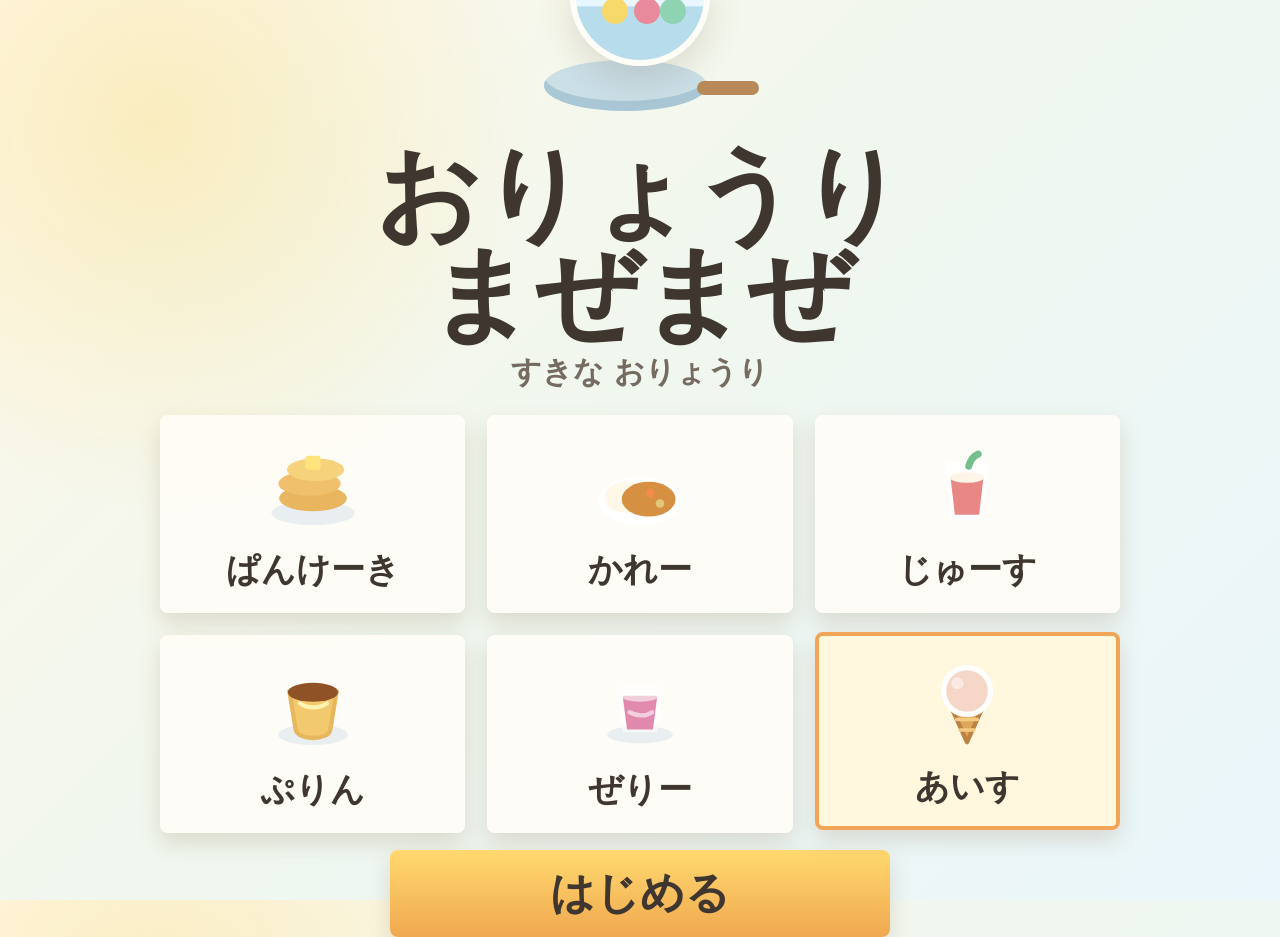
==== index.html @ 8e69e363 "feat: おりょうりまぜまぜ初版を追加" ====
<!doctype html>
<html lang="ja">
  <head>
    <meta charset="utf-8" />
    <meta name="viewport" content="width=device-width, initial-scale=1, viewport-fit=cover" />
    <title>おりょうりまぜまぜ</title>
    <link rel="stylesheet" href="styles.css" />
    <script src="app.js" defer></script>
  </head>
  <body>
    <main id="app" class="app">
      <section class="screen screen-title is-active" data-screen="title" aria-labelledby="title-heading">
        <div class="title-kitchen" aria-hidden="true">
          <div class="title-pan"></div>
          <div class="title-bowl">
            <span></span>
            <span></span>
            <span></span>
          </div>
        </div>

        <div class="title-copy">
          <h1 id="title-heading">おりょうり<br />まぜまぜ</h1>
          <p>すきな おりょうり</p>
        </div>

        <div id="recipeChoices" class="recipe-grid" aria-label="おりょうりをえらぶ"></div>

        <button id="startButton" class="primary-button" type="button">
          はじめる
        </button>
      </section>

      <section class="screen screen-pick" data-screen="pick" aria-labelledby="pick-heading">
        <header class="stage-header">
          <div id="pickRecipeMark" class="recipe-mark" aria-hidden="true"></div>
          <div>
            <p id="pickRecipeName" class="stage-label"></p>
            <h2 id="pick-heading">えらんで ぽん</h2>
          </div>
        </header>

        <div class="pick-layout">
          <div id="ingredientGrid" class="ingredient-grid" aria-label="ざいりょう"></div>

          <div class="bowl-panel">
            <div id="pickBowl" class="big-bowl pick-bowl" aria-label="ボウル">
              <div class="bowl-back"></div>
              <div id="pickBowlItems" class="bowl-items"></div>
              <div class="bowl-front"></div>
              <div id="pickBowlEffects" class="bowl-effects" aria-hidden="true"></div>
            </div>
            <button id="toMixButton" class="primary-button soft-hidden" type="button">
              まぜまぜへ
            </button>
          </div>
        </div>
      </section>

      <section class="screen screen-mix" data-screen="mix" aria-labelledby="mix-heading">
        <header class="stage-header">
          <div id="mixRecipeMark" class="recipe-mark" aria-hidden="true"></div>
          <div>
            <p id="mixRecipeName" class="stage-label"></p>
            <h2 id="mix-heading">ぐるぐる</h2>
          </div>
        </header>

        <div class="mix-layout">
          <div id="mixBowl" class="big-bowl mix-bowl" role="button" tabindex="0" aria-label="ボウルをまぜる">
            <div class="bowl-back"></div>
            <div id="mixture" class="mixture"></div>
            <div id="mixSwirl" class="mix-swirl" aria-hidden="true"></div>
            <div id="mixSpoon" class="mix-spoon" aria-hidden="true"></div>
            <div class="mix-guide" aria-hidden="true"></div>
            <div class="bowl-front"></div>
          </div>

          <div class="mix-controls">
            <div id="mixDots" class="mix-dots" aria-hidden="true"></div>
            <button id="mixButton" class="primary-button" type="button">
              まぜる
            </button>
          </div>
        </div>
      </section>

      <section class="screen screen-finish" data-screen="finish" aria-labelledby="finish-heading">
        <div id="finishBurst" class="finish-burst" aria-hidden="true"></div>

        <header class="finish-header">
          <p id="finishRecipeName" class="stage-label"></p>
          <h2 id="finish-heading">できあがり</h2>
        </header>

        <div id="resultPlate" class="result-plate" aria-label="できあがったおりょうり"></div>

        <div class="finish-actions">
          <button id="againButton" class="primary-button" type="button">
            もういっかい
          </button>
          <button id="otherButton" class="secondary-button" type="button">
            べつの おりょうり
          </button>
        </div>
      </section>
    </main>
  </body>
</html>
---- styles.css ----
:root {
  --cream: #fff8e9;
  --paper: #fffdf7;
  --ink: #3f372f;
  --muted: #756b61;
  --orange: #f3a557;
  --yellow: #f7d86b;
  --mint: #8ed4b2;
  --sky: #8ecae6;
  --berry: #e98a9c;
  --bowl: #f1f6fb;
  --bowl-edge: #cfe3ee;
  --shadow: 0 14px 35px rgba(77, 59, 36, 0.14);
  --button-shadow: 0 10px 22px rgba(126, 87, 42, 0.18);
  --tap: 124px;
}

* {
  box-sizing: border-box;
}

html,
body {
  min-height: 100%;
}

body {
  margin: 0;
  overflow: hidden;
  color: var(--ink);
  font-family:
    "Hiragino Maru Gothic ProN",
    "Yu Gothic",
    "Meiryo",
    system-ui,
    sans-serif;
  background:
    radial-gradient(circle at 12% 14%, rgba(247, 216, 107, 0.34), transparent 28%),
    linear-gradient(135deg, #fff8e9 0%, #f0f7ef 47%, #eaf6fb 100%);
  user-select: none;
  -webkit-user-select: none;
  -webkit-tap-highlight-color: transparent;
  touch-action: manipulation;
}

button {
  min-height: 76px;
  border: 0;
  border-radius: 8px;
  color: inherit;
  font: inherit;
  font-weight: 800;
  letter-spacing: 0;
  touch-action: manipulation;
  cursor: pointer;
}

button:active {
  transform: translateY(2px) scale(0.99);
}

button:focus-visible {
  outline: 6px solid rgba(142, 202, 230, 0.72);
  outline-offset: 4px;
}

.app {
  width: 100vw;
  height: 100svh;
  min-height: 560px;
}

.screen {
  display: none;
  width: 100%;
  height: 100%;
  padding: clamp(18px, 3vw, 36px);
  position: relative;
}

.screen.is-active {
  display: grid;
}

.screen-title {
  grid-template-rows: auto auto auto auto;
  gap: clamp(14px, 2vw, 22px);
  place-items: center;
  align-content: center;
  text-align: center;
}

.screen-pick,
.screen-mix {
  grid-template-rows: auto 1fr;
  gap: clamp(10px, 2vw, 22px);
}

.title-kitchen {
  width: min(42vw, 240px);
  height: min(25vw, 150px);
  position: relative;
  margin-top: 4px;
}

.title-pan {
  width: 68%;
  height: 34%;
  border-radius: 50%;
  background: #cbdfe7;
  box-shadow: inset 0 -10px 0 #a9c7d4;
  position: absolute;
  left: 10%;
  bottom: 8%;
}

.title-pan::after {
  content: "";
  width: 38%;
  height: 14px;
  border-radius: 999px;
  background: #b88a59;
  position: absolute;
  right: -32%;
  top: 42%;
}

.title-bowl {
  width: 58%;
  height: 58%;
  border-radius: 0 0 80px 80px;
  background: linear-gradient(#e7f6ff 0 28%, #b7ddec 29% 100%);
  border: 6px solid #fffdf7;
  box-shadow: var(--shadow);
  position: absolute;
  left: 21%;
  top: 4%;
}

.title-bowl span {
  width: 26px;
  height: 26px;
  border-radius: 50%;
  position: absolute;
  top: 18%;
  animation: floaty 2.8s ease-in-out infinite;
}

.title-bowl span:nth-child(1) {
  left: 20%;
  background: var(--yellow);
}

.title-bowl span:nth-child(2) {
  left: 45%;
  background: var(--berry);
  animation-delay: 0.3s;
}

.title-bowl span:nth-child(3) {
  left: 66%;
  background: var(--mint);
  animation-delay: 0.6s;
}

.title-copy h1,
.stage-header h2,
.finish-header h2 {
  margin: 0;
  line-height: 0.96;
  letter-spacing: 0;
}

.title-copy h1 {
  font-size: clamp(52px, 10vw, 104px);
}

.title-copy p,
.stage-label {
  margin: 8px 0 0;
  color: var(--muted);
  font-size: clamp(20px, 3vw, 30px);
  font-weight: 800;
}

.recipe-grid {
  display: grid;
  grid-template-columns: repeat(3, minmax(130px, 1fr));
  gap: clamp(12px, 2vw, 22px);
  width: min(960px, 100%);
  align-self: center;
  align-content: center;
}

.recipe-choice,
.ingredient-card {
  background: rgba(255, 253, 247, 0.92);
  border: 4px solid transparent;
  box-shadow: var(--button-shadow);
  display: grid;
  place-items: center;
  gap: 8px;
  transition: transform 160ms ease, border-color 160ms ease, background 160ms ease;
}

.recipe-choice {
  min-height: min(20svh, 170px);
  padding: 16px;
}

.recipe-choice.is-selected {
  border-color: var(--orange);
  background: #fff8df;
  transform: translateY(-3px);
}

.recipe-choice svg {
  width: min(14vw, 104px);
  height: min(14vw, 104px);
  overflow: visible;
}

.ingredient-card svg {
  width: min(15vw, 128px);
  height: min(15vw, 128px);
  overflow: visible;
}

.recipe-choice span,
.ingredient-card span {
  font-size: clamp(22px, 3.2vw, 34px);
}

.primary-button,
.secondary-button {
  width: min(500px, 88vw);
  padding: 14px 28px;
  font-size: clamp(28px, 4.3vw, 44px);
  box-shadow: var(--button-shadow);
}

.primary-button {
  background: linear-gradient(180deg, #ffd96f, #f0a84f);
}

.secondary-button {
  background: linear-gradient(180deg, #f9fffd, #d9efe7);
  border: 4px solid #b7decd;
}

.stage-header {
  display: flex;
  align-items: center;
  justify-content: center;
  gap: 16px;
  min-height: 104px;
}

.stage-header h2,
.finish-header h2 {
  font-size: clamp(40px, 7vw, 78px);
}

.recipe-mark {
  width: clamp(72px, 11vw, 118px);
  height: clamp(72px, 11vw, 118px);
  display: grid;
  place-items: center;
}

.recipe-mark svg {
  width: 100%;
  height: 100%;
  overflow: visible;
}

.pick-layout {
  display: grid;
  grid-template-columns: minmax(360px, 1.1fr) minmax(310px, 0.9fr);
  gap: clamp(16px, 3vw, 34px);
  align-items: stretch;
  min-height: 0;
}

.ingredient-grid {
  display: grid;
  grid-template-columns: repeat(3, minmax(138px, 1fr));
  gap: clamp(10px, 1.7vw, 18px);
  align-content: center;
  position: relative;
}

.ingredient-grid::after {
  content: "";
  width: clamp(48px, 6vw, 68px);
  height: clamp(48px, 6vw, 68px);
  border: 6px solid rgba(243, 165, 87, 0.42);
  border-radius: 50%;
  position: absolute;
  left: clamp(28px, 6vw, 70px);
  top: clamp(18px, 4vw, 48px);
  pointer-events: none;
  animation: cue-pulse 1500ms ease-in-out infinite;
}

.screen-pick.has-picked .ingredient-grid::after {
  opacity: 0;
  animation: none;
}

.ingredient-card {
  min-height: var(--tap);
  padding: 12px;
  position: relative;
  overflow: hidden;
}

.ingredient-card::after {
  content: "";
  width: 34px;
  height: 34px;
  border-radius: 50%;
  background: rgba(255, 255, 255, 0.78);
  position: absolute;
  right: 12px;
  top: 12px;
  opacity: 0;
  transform: scale(0.4);
}

.ingredient-card.pop::after {
  animation: tap-pop 420ms ease-out;
}

.ingredient-card.pop svg {
  animation: card-pop 420ms ease-out;
}

.bowl-panel {
  display: grid;
  grid-template-rows: 1fr auto;
  justify-items: center;
  align-items: center;
  min-height: 0;
  gap: 18px;
  position: relative;
}

.bowl-panel::before {
  content: "";
  width: clamp(42px, 5vw, 62px);
  height: clamp(22px, 3vw, 32px);
  border-top: 9px solid rgba(243, 165, 87, 0.55);
  border-right: 9px solid rgba(243, 165, 87, 0.55);
  border-radius: 0 18px 0 0;
  position: absolute;
  left: -4%;
  top: 35%;
  transform: rotate(36deg);
  pointer-events: none;
  animation: guide-nudge 1550ms ease-in-out infinite;
}

.screen-pick.has-ready .bowl-panel::before {
  opacity: 0;
  animation: none;
}

.big-bowl {
  width: min(70vw, 460px);
  aspect-ratio: 1.2 / 1;
  position: relative;
  touch-action: none;
  isolation: isolate;
}

.bowl-back,
.bowl-front {
  position: absolute;
  left: 4%;
  width: 92%;
  border-radius: 50%;
}

.bowl-back {
  top: 16%;
  height: 50%;
  background: #e7f7ff;
  border: 10px solid #ffffff;
  box-shadow: inset 0 -20px 0 var(--bowl-edge), var(--shadow);
  z-index: 1;
}

.bowl-front {
  top: 38%;
  height: 44%;
  background: linear-gradient(#cfeaf7 0%, #a9d0df 100%);
  border: 10px solid #ffffff;
  border-top: 0;
  clip-path: ellipse(50% 50% at 50% 0%);
  pointer-events: none;
  z-index: 2;
}

.bowl-items,
.mixture {
  position: absolute;
  left: 13%;
  right: 13%;
  top: 27%;
  height: 34%;
  border-radius: 50%;
  overflow: hidden;
  z-index: 3;
}

.bowl-items {
  overflow: visible;
}

.bowl-effects {
  position: absolute;
  inset: 0;
  pointer-events: none;
  z-index: 6;
}

.bowl-chip {
  width: clamp(48px, 7vw, 72px);
  height: clamp(48px, 7vw, 72px);
  border-radius: 50%;
  position: absolute;
  border: 5px solid rgba(255, 255, 255, 0.72);
  box-shadow: 0 8px 14px rgba(80, 62, 36, 0.16);
  animation: plop 380ms ease-out both;
}

.ingredient-piece {
  width: clamp(66px, 8vw, 92px);
  height: clamp(66px, 8vw, 92px);
  position: absolute;
  transform: translate(-50%, -50%) rotate(var(--piece-rotate, 0deg)) scale(var(--piece-scale, 1));
  filter: drop-shadow(0 8px 10px rgba(80, 62, 36, 0.16));
  z-index: 2;
  animation: plop 380ms ease-out both;
}

.ingredient-mix-bed {
  width: 70%;
  height: 42%;
  border-radius: 50%;
  background:
    radial-gradient(circle at 28% 34%, rgba(255, 255, 255, 0.35) 0 12%, transparent 13%),
    linear-gradient(145deg, rgba(255, 255, 255, 0.3), transparent 40%),
    var(--bed-color);
  position: absolute;
  left: 15%;
  top: 34%;
  opacity: var(--bed-opacity);
  transform: scale(var(--bed-scale, 1));
  box-shadow: inset 0 -10px 0 rgba(90, 61, 34, 0.1);
  z-index: 1;
}

.ingredient-piece svg {
  width: 100%;
  height: 100%;
  overflow: visible;
}

.ingredient-piece span {
  display: block;
  position: absolute;
}

.piece-bag .powder-puff {
  inset: 16% 10% 14%;
  border-radius: 48% 52% 46% 54%;
  background:
    radial-gradient(circle at 28% 38%, #ffffff 0 18%, transparent 19%),
    radial-gradient(circle at 62% 44%, #ffffff 0 15%, transparent 16%),
    #fff6df;
  border: 4px solid rgba(222, 205, 166, 0.7);
}

.piece-bag .powder-dot {
  width: 15%;
  height: 15%;
  border-radius: 50%;
  background: #ffffff;
}

.piece-bag .powder-dot.one {
  left: 20%;
  top: 4%;
}

.piece-bag .powder-dot.two {
  right: 18%;
  bottom: 2%;
}

.piece-egg .egg-white {
  inset: 8% 6%;
  border-radius: 54% 46% 58% 42%;
  background: #fffdf2;
  border: 4px solid rgba(255, 232, 163, 0.9);
}

.piece-egg .egg-yolk {
  width: 36%;
  height: 36%;
  left: 38%;
  top: 33%;
  border-radius: 50%;
  background: #ffc84f;
  box-shadow: inset -5px -5px 0 rgba(215, 142, 33, 0.18);
}

.piece-milk .milk-puddle {
  inset: 22% 6% 20%;
  border-radius: 50%;
  background: #effbff;
  border: 4px solid rgba(185, 222, 234, 0.9);
}

.piece-milk .milk-shine {
  width: 36%;
  height: 16%;
  left: 22%;
  top: 30%;
  border-radius: 50%;
  background: rgba(255, 255, 255, 0.9);
}

.piece-banana .banana-arc {
  inset: 12% 5% 10%;
  border: 12px solid #f6d45b;
  border-top-color: transparent;
  border-left-color: transparent;
  border-radius: 50%;
  transform: rotate(-14deg);
}

.piece-berry .berry-body {
  width: 56%;
  height: 66%;
  left: 22%;
  top: 22%;
  border-radius: 52% 48% 58% 58%;
  background: var(--piece-color);
}

.piece-berry .berry-leaf {
  width: 34%;
  height: 20%;
  left: 34%;
  top: 10%;
  border-radius: 50% 50% 8px 8px;
  background: #65b879;
}

.piece-berry .berry-seed {
  width: 8%;
  height: 12%;
  border-radius: 50%;
  background: #ffd8aa;
}

.piece-berry .berry-seed.one {
  left: 38%;
  top: 38%;
}

.piece-berry .berry-seed.two {
  left: 54%;
  top: 47%;
}

.piece-berry .berry-seed.three {
  left: 45%;
  top: 59%;
}

.piece-cube .butter-block {
  inset: 18% 14%;
  border-radius: 9px;
  background: var(--piece-color);
  border: 4px solid #e0bf43;
  box-shadow: inset -8px -8px 0 rgba(196, 146, 35, 0.16);
}

.piece-cube .butter-shine {
  width: 48%;
  height: 13%;
  left: 24%;
  top: 32%;
  border-radius: 999px;
  background: rgba(255, 246, 172, 0.95);
}

.piece-rice .rice-piece {
  width: 28%;
  height: 42%;
  border-radius: 50%;
  background: #fffdf1;
  border: 3px solid #ebe4c9;
}

.piece-rice .rice-piece.one {
  left: 18%;
  top: 34%;
  transform: rotate(-22deg);
}

.piece-rice .rice-piece.two {
  left: 38%;
  top: 20%;
  transform: rotate(10deg);
}

.piece-rice .rice-piece.three {
  left: 56%;
  top: 36%;
  transform: rotate(24deg);
}

.piece-carrot .carrot-piece {
  inset: 18% 24% 18% 22%;
  border-radius: 8px 18px 18px 8px;
  background: #f28b4b;
  transform: skewX(-12deg);
}

.piece-carrot .carrot-line {
  width: 34%;
  height: 5px;
  left: 35%;
  top: 47%;
  border-radius: 999px;
  background: rgba(255, 214, 163, 0.8);
}

.piece-potato .potato-piece,
.piece-onion .onion-piece,
.piece-apple .apple-piece {
  inset: 14% 12%;
  border-radius: 50% 45% 52% 48%;
  background: var(--piece-color);
  border: 4px solid rgba(177, 141, 74, 0.45);
}

.piece-potato .potato-eye {
  width: 8%;
  height: 8%;
  border-radius: 50%;
  background: #aa8744;
}

.piece-potato .potato-eye.one {
  left: 36%;
  top: 42%;
}

.piece-potato .potato-eye.two {
  left: 58%;
  top: 55%;
}

.piece-onion .onion-line {
  width: 44%;
  height: 56%;
  left: 27%;
  top: 20%;
  border-right: 5px solid rgba(189, 151, 95, 0.36);
  border-radius: 50%;
}

.piece-apple .apple-piece {
  background: #fff0cf;
  border-color: #ef6570;
}

.piece-apple .apple-peel {
  width: 20%;
  height: 70%;
  right: 14%;
  top: 15%;
  border-radius: 999px;
  background: #ef6570;
}

.piece-corn .corn-piece {
  inset: 12% 22%;
  border-radius: 45%;
  background:
    radial-gradient(circle at 32% 35%, #fff19b 0 9%, transparent 10%),
    radial-gradient(circle at 62% 46%, #fff19b 0 9%, transparent 10%),
    #ffd65d;
  border: 4px solid #dfb73e;
}

.piece-corn .corn-dot {
  width: 10%;
  height: 10%;
  border-radius: 50%;
  background: #fff0a4;
}

.piece-corn .corn-dot.one {
  left: 42%;
  top: 28%;
}

.piece-corn .corn-dot.two {
  left: 52%;
  top: 46%;
}

.piece-corn .corn-dot.three {
  left: 38%;
  top: 62%;
}

.piece-orange .orange-wedge {
  inset: 12% 12%;
  border-radius: 50% 50% 12px 12px;
  background: #f4a24e;
  clip-path: polygon(50% 8%, 96% 80%, 4% 80%);
}

.piece-orange .orange-line {
  width: 5px;
  height: 42%;
  left: 49%;
  top: 34%;
  border-radius: 999px;
  background: rgba(255, 226, 178, 0.9);
  transform-origin: 50% 0;
}

.piece-orange .orange-line.one {
  transform: rotate(-25deg);
}

.piece-orange .orange-line.two {
  transform: rotate(25deg);
}

.piece-leaf .leaf-piece {
  inset: 14% 12%;
  border-radius: 80% 10% 80% 10%;
  background: #75bf8d;
  transform: rotate(-18deg);
}

.piece-leaf .leaf-line {
  width: 48%;
  height: 5px;
  left: 27%;
  top: 47%;
  border-radius: 999px;
  background: rgba(231, 255, 240, 0.9);
  transform: rotate(-28deg);
}

.bowl-spark {
  width: clamp(13px, 2.2vw, 20px);
  height: clamp(13px, 2.2vw, 20px);
  border-radius: 50%;
  background: var(--spark-color);
  border: 3px solid rgba(255, 255, 255, 0.8);
  position: absolute;
  left: 50%;
  top: 36%;
  opacity: 0;
  animation: bowl-spark 760ms ease-out forwards;
}

.pick-bowl.bump,
.mix-bowl.bump {
  animation: bowl-bump 340ms ease-out;
}

.soft-hidden {
  opacity: 0;
  transform: translateY(8px);
  pointer-events: none;
}

.soft-hidden.is-ready {
  opacity: 1;
  transform: translateY(0);
  pointer-events: auto;
  transition: opacity 220ms ease, transform 220ms ease;
  animation: ready-breathe 1700ms ease-in-out infinite;
}

.mix-layout {
  display: grid;
  place-items: center;
  grid-template-rows: 1fr auto;
  min-height: 0;
  gap: 14px;
}

.mix-bowl {
  width: min(78vw, 560px);
  cursor: grab;
}

.mix-bowl:active {
  cursor: grabbing;
}

.mixture {
  background: var(--mix-color, #f3c770);
  box-shadow: inset 0 -16px 0 rgba(95, 64, 36, 0.12);
  transform: scale(var(--mix-scale, 0.72));
  transition: background 260ms ease, transform 260ms ease;
}

.mixture::after {
  content: "";
  width: 42%;
  height: 30%;
  border-radius: 50%;
  background: rgba(255, 255, 255, 0.24);
  position: absolute;
  left: 16%;
  top: 16%;
  transform: rotate(-12deg);
}

.mix-pancake {
  background:
    linear-gradient(145deg, rgba(255, 255, 255, 0.32), transparent 34%),
    linear-gradient(180deg, #fff4c8, var(--mix-color, #f1cb74));
}

.mix-curry {
  background:
    linear-gradient(145deg, rgba(255, 205, 132, 0.22), transparent 36%),
    linear-gradient(180deg, #bd7439, var(--mix-color, #d69042));
  box-shadow: inset 0 -18px 0 rgba(83, 45, 23, 0.18);
}

.mix-juice {
  background:
    linear-gradient(135deg, rgba(255, 255, 255, 0.28), transparent 32%),
    var(--mix-color, #e98784);
  box-shadow: inset 0 -12px 0 rgba(116, 54, 72, 0.13);
}

.mix-pudding {
  background:
    linear-gradient(145deg, rgba(255, 255, 255, 0.34), transparent 34%),
    linear-gradient(180deg, #fff2ad, var(--mix-color, #f2c96d));
  box-shadow: inset 0 -14px 0 rgba(160, 107, 39, 0.12);
}

.mix-jelly {
  background:
    linear-gradient(145deg, rgba(255, 255, 255, 0.42), transparent 32%),
    linear-gradient(180deg, rgba(255, 255, 255, 0.2), var(--mix-color, #d95f8f));
  box-shadow: inset 0 -10px 0 rgba(99, 57, 107, 0.12);
}

.mix-icecream {
  background:
    linear-gradient(145deg, rgba(255, 255, 255, 0.44), transparent 34%),
    linear-gradient(180deg, #fff8ef, var(--mix-color, #f6d7c7));
  box-shadow: inset 0 -13px 0 rgba(130, 86, 64, 0.1);
}

.batter-base,
.stew-base,
.juice-liquid-base,
.custard-base,
.jelly-liquid-base,
.icecream-cream-base {
  position: absolute;
  inset: 0;
  border-radius: 50%;
  pointer-events: none;
}

.batter-base {
  background:
    linear-gradient(155deg, rgba(255, 255, 255, 0.3), transparent 30%),
    rgba(255, 225, 135, 0.28);
}

.batter-ribbon {
  position: absolute;
  height: 20%;
  border-radius: 999px 60% 999px 60%;
  opacity: var(--ribbon-opacity);
  transform: rotate(var(--ribbon-rotate));
  filter: blur(0.2px);
}

.batter-ribbon.milk {
  width: 58%;
  left: 13%;
  top: 31%;
  background: rgba(255, 255, 247, 0.92);
  --ribbon-rotate: -12deg;
}

.batter-ribbon.egg {
  width: 45%;
  right: 16%;
  top: 45%;
  background: rgba(255, 198, 74, 0.86);
  --ribbon-rotate: 14deg;
}

.batter-powder {
  position: absolute;
  border-radius: 42% 58% 47% 53%;
  background:
    radial-gradient(circle at 28% 42%, rgba(255, 255, 255, 0.85) 0 12%, transparent 13%),
    rgba(255, 250, 230, 0.88);
  border: 3px dashed rgba(219, 198, 153, 0.48);
  opacity: var(--powder-opacity);
}

.batter-powder.one {
  width: 20%;
  height: 22%;
  left: 22%;
  top: 49%;
  transform: rotate(-10deg);
}

.batter-powder.two {
  width: 16%;
  height: 18%;
  right: 24%;
  top: 27%;
  transform: rotate(13deg);
}

.batter-lump {
  position: absolute;
  border-radius: 45% 55% 50% 45%;
  background:
    radial-gradient(circle at 34% 31%, rgba(255, 255, 255, 0.42) 0 16%, transparent 17%),
    #f2d287;
  border: 3px solid rgba(193, 143, 66, 0.18);
  box-shadow: inset -4px -5px 0 rgba(159, 104, 42, 0.09);
  opacity: var(--lump-opacity);
}

.batter-lump.one {
  width: 17%;
  height: 16%;
  left: 43%;
  top: 36%;
  transform: rotate(-9deg);
}

.batter-lump.two {
  width: 13%;
  height: 12%;
  right: 23%;
  top: 57%;
  transform: rotate(18deg);
}

.batter-whisk-line {
  position: absolute;
  width: 56%;
  height: 25%;
  left: 20%;
  top: 36%;
  border: 7px solid rgba(166, 105, 42, 0.14);
  border-left-color: transparent;
  border-bottom-color: transparent;
  border-radius: 50%;
  transform: rotate(-8deg);
}

.batter-bubble {
  position: absolute;
  border-radius: 50%;
  border: 3px solid rgba(255, 255, 255, 0.58);
  background: rgba(255, 248, 218, 0.25);
}

.batter-bubble.one {
  width: 9%;
  height: 8%;
  left: 59%;
  top: 28%;
}

.batter-bubble.two {
  width: 7%;
  height: 6%;
  left: 31%;
  top: 61%;
}

.batter-fold {
  opacity: var(--fold-opacity, 0.24);
}

.batter-smooth-shine {
  width: 44%;
  height: 18%;
  border-radius: 50%;
  background: rgba(255, 255, 255, 0.36);
  position: absolute;
  left: 16%;
  top: 18%;
  opacity: var(--shine-opacity);
}

.stew-base {
  background:
    radial-gradient(circle at 70% 36%, rgba(255, 198, 105, 0.18) 0 14%, transparent 15%),
    rgba(123, 65, 29, 0.16);
}

.stew-oil {
  position: absolute;
  border-radius: 50%;
  background: rgba(255, 194, 84, 0.32);
  box-shadow: inset -3px -3px 0 rgba(121, 66, 27, 0.08);
}

.stew-oil.one {
  width: 21%;
  height: 10%;
  left: 22%;
  top: 27%;
  transform: rotate(-12deg);
}

.stew-oil.two {
  width: 16%;
  height: 8%;
  right: 19%;
  top: 54%;
  transform: rotate(20deg);
}

.stew-spice-specks {
  position: absolute;
  inset: 16% 15% 20%;
  opacity: 0.44;
  background:
    radial-gradient(circle at 18% 33%, #6f3518 0 2%, transparent 2.6%),
    radial-gradient(circle at 32% 61%, #6f3518 0 1.8%, transparent 2.5%),
    radial-gradient(circle at 52% 39%, #f5b352 0 2%, transparent 2.8%),
    radial-gradient(circle at 66% 68%, #6f3518 0 1.9%, transparent 2.6%),
    radial-gradient(circle at 82% 42%, #f5b352 0 1.8%, transparent 2.5%);
  pointer-events: none;
}

.stew-thick-wave {
  position: absolute;
  border-radius: 50%;
  border: 8px solid rgba(92, 48, 24, 0.2);
  border-left-color: transparent;
  opacity: var(--wave-opacity);
}

.stew-thick-wave.one {
  width: 48%;
  height: 28%;
  left: 22%;
  top: 38%;
  transform: rotate(-14deg);
}

.stew-thick-wave.two {
  width: 34%;
  height: 20%;
  right: 12%;
  top: 24%;
  transform: rotate(26deg);
}

.stew-chunk {
  opacity: var(--chunk-opacity, 0.75);
  transform: translateY(var(--chunk-sink, 0));
  transition: opacity 180ms ease, transform 180ms ease;
}

.stew-chunk.pos-6 {
  left: 16%;
  top: 55%;
}

.stew-chunk.pos-7 {
  left: 52%;
  top: 24%;
}

.stew-chunk.pos-8 {
  left: 75%;
  top: 42%;
}

.stew-simmer {
  position: absolute;
  border-radius: 50%;
  border: 5px solid rgba(255, 212, 134, 0.34);
  opacity: var(--simmer-opacity);
}

.stew-simmer.one {
  width: 18%;
  height: 12%;
  left: 24%;
  top: 25%;
}

.stew-simmer.two {
  width: 15%;
  height: 10%;
  right: 24%;
  top: 54%;
}

.juice-liquid-base {
  background:
    linear-gradient(180deg, rgba(255, 255, 255, 0.18), transparent 28%),
    rgba(255, 255, 255, 0.08);
}

.juice-color-band {
  position: absolute;
  height: 22%;
  border-radius: 999px;
  background: var(--band-color);
  opacity: var(--band-opacity);
  filter: saturate(1.05);
}

.juice-color-band.band-1 {
  width: 68%;
  left: 13%;
  top: 28%;
  transform: rotate(-10deg);
}

.juice-color-band.band-2 {
  width: 55%;
  right: 12%;
  top: 42%;
  transform: rotate(13deg);
}

.juice-color-band.band-3 {
  width: 48%;
  left: 22%;
  top: 55%;
  transform: rotate(-5deg);
}

.juice-color-band.band-4 {
  width: 34%;
  left: 47%;
  top: 22%;
  transform: rotate(20deg);
}

.juice-color-band.band-5 {
  width: 30%;
  left: 18%;
  top: 62%;
  transform: rotate(17deg);
}

.juice-whirl {
  position: absolute;
  border-radius: 50%;
  border: 6px solid rgba(255, 255, 255, 0.48);
  border-left-color: transparent;
  border-bottom-color: transparent;
  opacity: var(--whirl-opacity);
}

.juice-whirl.one {
  width: 52%;
  height: 31%;
  left: 18%;
  top: 34%;
  transform: rotate(-10deg);
}

.juice-whirl.two {
  width: 34%;
  height: 21%;
  right: 16%;
  top: 25%;
  transform: rotate(25deg);
}

.juice-foam-line {
  position: absolute;
  width: 62%;
  height: 14%;
  left: 19%;
  top: 18%;
  border-radius: 50%;
  background:
    radial-gradient(circle at 16% 48%, rgba(255, 255, 255, 0.8) 0 7%, transparent 8%),
    radial-gradient(circle at 35% 34%, rgba(255, 255, 255, 0.7) 0 6%, transparent 7%),
    radial-gradient(circle at 58% 45%, rgba(255, 255, 255, 0.75) 0 7%, transparent 8%),
    radial-gradient(circle at 79% 36%, rgba(255, 255, 255, 0.62) 0 5%, transparent 6%);
  opacity: var(--foam-opacity);
}

.juice-pulp-bit {
  position: absolute;
  background: var(--pulp-color);
  opacity: var(--pulp-opacity);
  box-shadow: inset -3px -3px 0 rgba(92, 55, 38, 0.1);
}

.juice-pulp-bit.pulp-round {
  width: 10%;
  height: 9%;
  border-radius: 50%;
}

.juice-pulp-bit.pulp-citrus {
  width: 14%;
  height: 9%;
  border-radius: 50% 50% 11px 11px;
  clip-path: polygon(50% 0, 100% 88%, 0 88%);
}

.juice-pulp-bit.pulp-banana {
  width: 17%;
  height: 11%;
  border: 4px solid var(--pulp-color);
  border-top-color: transparent;
  border-left-color: transparent;
  border-radius: 50%;
  background: transparent;
}

.juice-pulp-bit.pulp-leaf {
  width: 12%;
  height: 12%;
  border-radius: 80% 12% 80% 12%;
}

.juice-pulp-bit.pulp-1 {
  left: 27%;
  top: 51%;
  transform: rotate(-12deg);
}

.juice-pulp-bit.pulp-2 {
  left: 51%;
  top: 35%;
  transform: rotate(16deg);
}

.juice-pulp-bit.pulp-3 {
  right: 21%;
  top: 56%;
  transform: rotate(-4deg);
}

.juice-pulp-bit.pulp-4 {
  left: 36%;
  top: 65%;
  transform: rotate(24deg);
}

.juice-pulp-bit.pulp-5 {
  right: 30%;
  top: 25%;
  transform: rotate(-20deg);
}

.juice-pulp-bit.pulp-6 {
  left: 18%;
  top: 39%;
  transform: rotate(7deg);
}

.juice-splash-arc {
  position: absolute;
  width: 54%;
  height: 20%;
  left: 23%;
  top: 23%;
  border: 6px solid rgba(255, 255, 255, 0.28);
  border-left-color: transparent;
  border-bottom-color: transparent;
  border-radius: 50%;
  transform: rotate(13deg);
}

.custard-base {
  background:
    radial-gradient(circle at 69% 35%, rgba(255, 243, 171, 0.34) 0 14%, transparent 15%),
    rgba(255, 216, 100, 0.2);
}

.custard-milk,
.custard-egg,
.custard-caramel-ribbon {
  position: absolute;
  border-radius: 999px 60% 999px 60%;
  opacity: var(--custard-opacity, var(--caramel-opacity, 0.4));
}

.custard-milk {
  width: 54%;
  height: 18%;
  left: 14%;
  top: 30%;
  background: rgba(255, 255, 247, 0.88);
  transform: rotate(-10deg);
}

.custard-egg {
  width: 46%;
  height: 20%;
  right: 15%;
  top: 46%;
  background: rgba(255, 202, 66, 0.82);
  transform: rotate(14deg);
}

.custard-caramel-ribbon {
  width: 45%;
  height: 15%;
  left: 28%;
  top: 25%;
  background: rgba(139, 78, 35, 0.72);
  transform: rotate(-5deg);
}

.custard-sugar-specks,
.custard-vanilla-specks {
  position: absolute;
  inset: 18% 17% 18%;
  opacity: var(--speck-opacity);
  pointer-events: none;
}

.custard-sugar-specks {
  background:
    radial-gradient(circle at 18% 31%, rgba(255, 255, 255, 0.86) 0 2%, transparent 2.7%),
    radial-gradient(circle at 42% 64%, rgba(255, 255, 255, 0.78) 0 2%, transparent 2.7%),
    radial-gradient(circle at 73% 46%, rgba(255, 255, 255, 0.82) 0 1.8%, transparent 2.5%);
}

.custard-vanilla-specks {
  background:
    radial-gradient(circle at 25% 52%, rgba(123, 76, 36, 0.5) 0 1.6%, transparent 2.2%),
    radial-gradient(circle at 55% 36%, rgba(123, 76, 36, 0.44) 0 1.5%, transparent 2.1%),
    radial-gradient(circle at 70% 63%, rgba(123, 76, 36, 0.38) 0 1.4%, transparent 2%);
}

.custard-whisk-line {
  position: absolute;
  width: 53%;
  height: 25%;
  left: 23%;
  top: 38%;
  border: 6px solid rgba(166, 105, 42, 0.15);
  border-left-color: transparent;
  border-bottom-color: transparent;
  border-radius: 50%;
  transform: rotate(10deg);
}

.custard-fold,
.jelly-set-wave,
.icecream-cream-fold {
  position: absolute;
  border-radius: 50%;
  pointer-events: none;
}

.custard-fold {
  border: 6px solid rgba(170, 110, 39, 0.17);
  border-left-color: transparent;
  border-bottom-color: transparent;
  opacity: var(--fold-opacity);
}

.custard-fold.one {
  width: 44%;
  height: 27%;
  left: 21%;
  top: 38%;
  transform: rotate(14deg);
}

.custard-fold.two {
  width: 28%;
  height: 18%;
  right: 14%;
  top: 31%;
  transform: rotate(-22deg);
}

.custard-shine {
  width: 44%;
  height: 17%;
  border-radius: 50%;
  background: rgba(255, 255, 255, 0.34);
  position: absolute;
  left: 16%;
  top: 17%;
  opacity: var(--shine-opacity);
}

.jelly-liquid-base {
  background:
    radial-gradient(circle at 66% 30%, rgba(255, 255, 255, 0.26) 0 14%, transparent 15%),
    rgba(255, 255, 255, 0.14);
  backdrop-filter: blur(1px);
}

.jelly-tint {
  position: absolute;
  height: 20%;
  border-radius: 42% 58% 50% 50%;
  background: var(--jelly-tint);
  opacity: var(--jelly-opacity);
  filter: saturate(1.05);
}

.jelly-tint.band-1 {
  width: 62%;
  left: 16%;
  top: 30%;
  transform: rotate(-7deg);
}

.jelly-tint.band-2 {
  width: 50%;
  right: 15%;
  top: 45%;
  transform: rotate(9deg);
}

.jelly-tint.band-3 {
  width: 42%;
  left: 24%;
  top: 58%;
  transform: rotate(-5deg);
}

.jelly-tint.band-4 {
  width: 32%;
  right: 24%;
  top: 22%;
  transform: rotate(18deg);
}

.jelly-fruit-bit {
  position: absolute;
  background: var(--bit-color);
  opacity: var(--bit-opacity);
  border: 3px solid rgba(255, 255, 255, 0.52);
  box-shadow: inset -3px -3px 0 rgba(80, 40, 80, 0.08);
}

.jelly-fruit-bit.bit-citrus {
  width: 15%;
  height: 10%;
  border-radius: 50% 50% 12px 12px;
  clip-path: polygon(50% 0, 100% 86%, 0 86%);
}

.jelly-fruit-bit.bit-grape {
  width: 11%;
  height: 11%;
  border-radius: 50%;
}

.jelly-fruit-bit.bit-apple {
  width: 13%;
  height: 12%;
  border-radius: 50% 50% 45% 45%;
}

.jelly-fruit-bit.bit-berry {
  width: 12%;
  height: 13%;
  border-radius: 48% 48% 55% 55%;
}

.jelly-fruit-bit.pos-1 {
  left: 28%;
  top: 43%;
  transform: rotate(-13deg);
}

.jelly-fruit-bit.pos-2 {
  right: 27%;
  top: 55%;
  transform: rotate(15deg);
}

.jelly-fruit-bit.pos-3 {
  left: 46%;
  top: 28%;
  transform: rotate(7deg);
}

.jelly-fruit-bit.pos-4 {
  left: 34%;
  top: 63%;
  transform: rotate(-4deg);
}

.jelly-fruit-bit.pos-5 {
  right: 20%;
  top: 34%;
  transform: rotate(22deg);
}

.jelly-gel-ring {
  position: absolute;
  width: 58%;
  height: 30%;
  left: 20%;
  top: 34%;
  border-radius: 50%;
  border: 7px solid rgba(255, 255, 255, 0.28);
  border-left-color: transparent;
  border-bottom-color: transparent;
  transform: rotate(-12deg);
}

.jelly-sparkle {
  position: absolute;
  width: 8%;
  height: 8%;
  right: 28%;
  top: 24%;
  background:
    linear-gradient(90deg, transparent 0 38%, rgba(255, 255, 255, 0.78) 39% 61%, transparent 62%),
    linear-gradient(0deg, transparent 0 38%, rgba(255, 255, 255, 0.78) 39% 61%, transparent 62%);
  transform: rotate(18deg);
}

.jelly-set-wave {
  border: 6px solid rgba(255, 255, 255, 0.46);
  border-left-color: transparent;
  border-bottom-color: transparent;
  opacity: var(--jelly-wave-opacity);
}

.jelly-set-wave.one {
  width: 48%;
  height: 28%;
  left: 21%;
  top: 36%;
  transform: rotate(-8deg);
}

.jelly-set-wave.two {
  width: 31%;
  height: 20%;
  right: 16%;
  top: 28%;
  transform: rotate(24deg);
}

.jelly-gloss-line {
  position: absolute;
  width: 48%;
  height: 14%;
  left: 18%;
  top: 17%;
  border-radius: 50%;
  background: rgba(255, 255, 255, 0.38);
}

.icecream-cream-base {
  background:
    radial-gradient(circle at 34% 32%, rgba(255, 255, 255, 0.38) 0 14%, transparent 15%),
    rgba(255, 255, 255, 0.14);
}

.icecream-flavor-streak {
  position: absolute;
  height: 18%;
  border-radius: 999px 60% 999px 60%;
  background: var(--streak-color);
  opacity: var(--streak-opacity);
}

.icecream-flavor-streak.streak-1 {
  width: 56%;
  left: 15%;
  top: 35%;
  transform: rotate(-13deg);
}

.icecream-flavor-streak.streak-2 {
  width: 46%;
  right: 15%;
  top: 48%;
  transform: rotate(12deg);
}

.icecream-flavor-streak.streak-3 {
  width: 36%;
  left: 31%;
  top: 25%;
  transform: rotate(7deg);
}

.icecream-flavor-streak.streak-4 {
  width: 32%;
  left: 24%;
  top: 62%;
  transform: rotate(-8deg);
}

.icecream-soft-peak {
  position: absolute;
  background:
    radial-gradient(circle at 34% 28%, rgba(255, 255, 255, 0.45) 0 15%, transparent 16%),
    rgba(255, 255, 255, 0.26);
  border-radius: 50% 50% 46% 46%;
  box-shadow: inset -4px -5px 0 rgba(128, 86, 68, 0.08);
}

.icecream-soft-peak.one {
  width: 24%;
  height: 24%;
  left: 26%;
  top: 25%;
}

.icecream-soft-peak.two {
  width: 20%;
  height: 21%;
  right: 27%;
  top: 44%;
}

.icecream-cold-crystal {
  position: absolute;
  width: 10%;
  height: 10%;
  background:
    linear-gradient(90deg, transparent 0 42%, rgba(142, 202, 230, 0.78) 43% 57%, transparent 58%),
    linear-gradient(0deg, transparent 0 42%, rgba(142, 202, 230, 0.78) 43% 57%, transparent 58%);
}

.icecream-cold-crystal.one {
  left: 22%;
  top: 57%;
  transform: rotate(13deg);
}

.icecream-cold-crystal.two {
  right: 24%;
  top: 27%;
  transform: rotate(-18deg);
}

.icecream-cream-fold {
  border: 7px solid rgba(128, 86, 68, 0.14);
  border-left-color: transparent;
  border-bottom-color: transparent;
  opacity: var(--cream-fold-opacity);
}

.icecream-cream-fold.one {
  width: 47%;
  height: 28%;
  left: 20%;
  top: 35%;
  transform: rotate(12deg);
}

.icecream-cream-fold.two {
  width: 30%;
  height: 20%;
  right: 15%;
  top: 27%;
  transform: rotate(-20deg);
}

.icecream-frost-line {
  position: absolute;
  width: 52%;
  height: 13%;
  left: 20%;
  top: 18%;
  border-radius: 50%;
  background:
    linear-gradient(90deg, transparent 0 10%, rgba(255, 255, 255, 0.48) 11% 25%, transparent 26% 35%, rgba(255, 255, 255, 0.42) 36% 55%, transparent 56%);
}

.mix-pancake .batter-shine,
.mix-curry .stew-gloss,
.mix-juice .juice-liquid-shine {
  position: absolute;
  border-radius: 50%;
  background: rgba(255, 255, 255, 0.36);
  pointer-events: none;
}

.mix-pancake .batter-shine {
  width: 42%;
  height: 22%;
  left: 14%;
  top: 20%;
}

.batter-fold,
.stew-fold,
.juice-ring {
  position: absolute;
  border-radius: 50%;
  pointer-events: none;
}

.batter-fold {
  border: 6px solid rgba(179, 122, 49, 0.18);
  border-left-color: transparent;
  border-bottom-color: transparent;
}

.batter-fold.one {
  width: 42%;
  height: 26%;
  left: 18%;
  top: 38%;
  transform: rotate(18deg);
}

.batter-fold.two {
  width: 28%;
  height: 18%;
  right: 16%;
  top: 28%;
  transform: rotate(-22deg);
}

.batter-flour {
  position: absolute;
  border-radius: 50%;
  background: rgba(255, 250, 230, calc(0.78 - var(--mix-progress, 0) * 0.45));
  border: 3px solid rgba(220, 199, 152, 0.38);
}

.batter-flour.one {
  width: 15%;
  height: 18%;
  left: 24%;
  top: 50%;
}

.batter-flour.two {
  width: 12%;
  height: 14%;
  right: 24%;
  top: 42%;
}

.batter-egg {
  position: absolute;
  width: 21%;
  height: 20%;
  left: 46%;
  top: 30%;
  border-radius: 50%;
  background: rgba(255, 201, 79, calc(0.95 - var(--mix-progress, 0) * 0.8));
}

.mix-curry .stew-gloss {
  width: 38%;
  height: 18%;
  left: 16%;
  top: 18%;
  background: rgba(255, 205, 132, 0.22);
}

.stew-fold {
  border: 7px solid rgba(82, 42, 21, 0.16);
  border-left-color: transparent;
}

.stew-fold.one {
  width: 44%;
  height: 28%;
  left: 22%;
  top: 38%;
  transform: rotate(-12deg);
}

.stew-fold.two {
  width: 28%;
  height: 20%;
  right: 12%;
  top: 26%;
  transform: rotate(22deg);
}

.stew-chunk {
  position: absolute;
  width: 13%;
  height: 16%;
  border: 3px solid rgba(255, 255, 255, 0.42);
  box-shadow: inset -4px -4px 0 rgba(74, 44, 21, 0.1);
}

.stew-chunk.pos-1 {
  left: 21%;
  top: 34%;
}

.stew-chunk.pos-2 {
  left: 42%;
  top: 52%;
}

.stew-chunk.pos-3 {
  left: 62%;
  top: 36%;
}

.stew-chunk.pos-4 {
  left: 32%;
  top: 60%;
}

.stew-chunk.pos-5 {
  left: 70%;
  top: 56%;
}

.chunk-orange {
  border-radius: 8px 16px 16px 8px;
  background: #f28b4b;
  transform: rotate(-15deg);
}

.chunk-potato {
  border-radius: 45%;
  background: #e2c77b;
}

.chunk-rice {
  border-radius: 50%;
  background: #fff8e8;
}

.chunk-corn {
  border-radius: 50%;
  background: #ffd65d;
}

.chunk-green {
  border-radius: 70% 12% 70% 12%;
  background: #75bf8d;
}

.mix-juice .juice-liquid-shine {
  width: 48%;
  height: 18%;
  left: 18%;
  top: 16%;
}

.juice-ring {
  border: 5px solid rgba(255, 255, 255, 0.42);
  border-left-color: transparent;
  border-bottom-color: transparent;
}

.juice-ring.one {
  width: 48%;
  height: 28%;
  left: 18%;
  top: 34%;
  transform: rotate(-12deg);
}

.juice-ring.two {
  width: 32%;
  height: 20%;
  right: 14%;
  top: 28%;
  transform: rotate(32deg);
}

.juice-foam,
.juice-drop {
  position: absolute;
  border-radius: 50%;
}

.juice-foam {
  background: rgba(255, 255, 255, 0.72);
}

.juice-foam.one {
  width: 10%;
  height: 12%;
  left: 22%;
  top: 20%;
}

.juice-foam.two {
  width: 8%;
  height: 10%;
  left: 36%;
  top: 15%;
}

.juice-foam.three {
  width: 7%;
  height: 9%;
  right: 28%;
  top: 20%;
}

.juice-drop {
  width: 12%;
  height: 15%;
  background: var(--drop-color);
  border: 3px solid rgba(255, 255, 255, 0.52);
  opacity: calc(0.82 - var(--mix-progress, 0) * 0.35);
}

.juice-drop.pos-1 {
  left: 24%;
  top: 50%;
}

.juice-drop.pos-2 {
  left: 48%;
  top: 38%;
}

.juice-drop.pos-3 {
  right: 22%;
  top: 54%;
}

.juice-drop.pos-4 {
  left: 38%;
  top: 62%;
}

.mix-bowl[data-recipe="pancake"] .bowl-back {
  background: #fff8dc;
  box-shadow: inset 0 -20px 0 #eadcb4, var(--shadow);
}

.mix-bowl[data-recipe="pancake"] .bowl-front {
  background: linear-gradient(#f8edc6 0%, #ddc990 100%);
}

.mix-bowl[data-recipe="curry"] .bowl-back {
  background: #ffe4bc;
  box-shadow: inset 0 -20px 0 #e5b57d, var(--shadow);
}

.mix-bowl[data-recipe="curry"] .bowl-front {
  background: linear-gradient(#f1bf7d 0%, #c98a4d 100%);
}

.mix-bowl[data-recipe="juice"] .bowl-back {
  background: rgba(232, 248, 255, 0.86);
  box-shadow: inset 0 -20px 0 rgba(150, 209, 228, 0.6), var(--shadow);
}

.mix-bowl[data-recipe="juice"] .bowl-front {
  background: linear-gradient(rgba(207, 234, 247, 0.7) 0%, rgba(160, 207, 224, 0.75) 100%);
}

.mix-bowl[data-recipe="pudding"] .bowl-back {
  background: #fff4c4;
  box-shadow: inset 0 -20px 0 #ead38e, var(--shadow);
}

.mix-bowl[data-recipe="pudding"] .bowl-front {
  background: linear-gradient(#f7e5a5 0%, #d9bd73 100%);
}

.mix-bowl[data-recipe="jelly"] .bowl-back {
  background: rgba(244, 228, 255, 0.82);
  box-shadow: inset 0 -20px 0 rgba(196, 155, 222, 0.55), var(--shadow);
}

.mix-bowl[data-recipe="jelly"] .bowl-front {
  background: linear-gradient(rgba(236, 213, 250, 0.72) 0%, rgba(196, 155, 222, 0.72) 100%);
}

.mix-bowl[data-recipe="icecream"] .bowl-back {
  background: #fff7f0;
  box-shadow: inset 0 -20px 0 #ecd8ca, var(--shadow);
}

.mix-bowl[data-recipe="icecream"] .bowl-front {
  background: linear-gradient(#f9e9dc 0%, #dcc4b3 100%);
}

.mix-bowl[data-recipe="juice"] .mix-spoon {
  width: 16px;
  background: #8ecae6;
  transform: rotate(var(--spoon-rotation, -18deg));
}

.mix-bowl[data-recipe="curry"] .mix-spoon {
  background: #9b6842;
}

.mix-swirl {
  position: absolute;
  left: 24%;
  top: 29%;
  width: 52%;
  height: 28%;
  border-radius: 50%;
  border: 9px solid rgba(255, 255, 255, 0.72);
  border-left-color: transparent;
  border-bottom-color: transparent;
  transform: rotate(var(--swirl-rotation, 0deg));
  transition: transform 180ms ease;
  z-index: 4;
}

.mix-spoon {
  position: absolute;
  left: 61%;
  top: 7%;
  width: 22px;
  height: 58%;
  border-radius: 999px;
  background: #b88958;
  transform-origin: 50% 85%;
  transform: rotate(var(--spoon-rotation, -26deg));
  box-shadow: inset -5px 0 0 rgba(92, 56, 29, 0.15);
  transition: transform 160ms ease;
  z-index: 5;
}

.mix-spoon::after {
  content: "";
  width: 42px;
  height: 54px;
  border-radius: 50%;
  background: #caa171;
  position: absolute;
  left: -10px;
  bottom: -28px;
}

.mix-guide {
  position: absolute;
  left: 32%;
  top: 28%;
  width: 36%;
  height: 28%;
  border: 6px solid rgba(255, 255, 255, 0.38);
  border-left-color: transparent;
  border-bottom-color: transparent;
  border-radius: 50%;
  z-index: 6;
  opacity: 0.28;
  pointer-events: none;
  animation: guide-spin 2600ms linear infinite;
  transition: opacity 220ms ease, transform 220ms ease;
}

.mix-guide::after {
  content: "";
  width: 14px;
  height: 14px;
  border-radius: 50%;
  background: rgba(255, 255, 255, 0.82);
  position: absolute;
  right: 4%;
  top: 18%;
  box-shadow: 0 0 0 6px rgba(255, 255, 255, 0.24);
}

.mix-bowl.is-started .mix-guide {
  opacity: 0;
  transform: scale(0.88);
  animation: none;
}

.mix-ripple {
  width: 48%;
  height: 30%;
  border-radius: 50%;
  border: 8px solid rgba(255, 255, 255, 0.72);
  position: absolute;
  left: 26%;
  top: 30%;
  z-index: 6;
  pointer-events: none;
  animation: mix-ripple 520ms ease-out forwards;
}

.mix-controls {
  display: grid;
  justify-items: center;
  gap: 12px;
}

.mix-dots {
  display: flex;
  gap: 12px;
  justify-content: center;
  min-height: 28px;
}

.mix-dot {
  width: 24px;
  height: 24px;
  border-radius: 50%;
  background: rgba(117, 107, 97, 0.22);
}

.mix-dot.is-on {
  background: var(--mint);
  animation: dot-pop 260ms ease-out;
}

.finish-header {
  display: grid;
  place-items: center;
  text-align: center;
  align-self: end;
  animation: finish-nod 700ms ease-out both;
}

.screen-finish {
  grid-template-rows: auto 1fr auto;
  gap: 16px;
  place-items: center;
  overflow: hidden;
}

.finish-burst {
  position: absolute;
  inset: 0;
  pointer-events: none;
}

.burst-piece {
  width: 18px;
  height: 18px;
  border-radius: 5px;
  background: var(--piece-color);
  position: absolute;
  left: 50%;
  top: 42%;
  opacity: 0;
  animation: gentle-burst 1300ms ease-out forwards;
}

.result-plate {
  width: min(76vw, 540px);
  aspect-ratio: 1.24 / 1;
  position: relative;
  display: grid;
  place-items: center;
}

.plate-base {
  width: 82%;
  height: 58%;
  border-radius: 50%;
  background: #ffffff;
  box-shadow: inset 0 -14px 0 #e7edf0, var(--shadow);
  position: absolute;
  bottom: 8%;
}

.result-food {
  width: 58%;
  height: 48%;
  position: relative;
  z-index: 1;
  animation: result-pop 620ms ease-out both;
}

.pancake-stack {
  width: 100%;
  height: 100%;
}

.pancake-stack span {
  position: absolute;
  left: 8%;
  width: 84%;
  height: 32%;
  border-radius: 50%;
  background: var(--food-color);
  box-shadow: inset 0 -10px 0 rgba(147, 91, 41, 0.16);
}

.pancake-stack span:nth-child(1) {
  bottom: 4%;
}

.pancake-stack span:nth-child(2) {
  bottom: 24%;
  left: 4%;
}

.pancake-stack span:nth-child(3) {
  bottom: 44%;
  left: 10%;
}

.curry-rice,
.juice-cup {
  width: 100%;
  height: 100%;
  position: relative;
}

.rice {
  width: 62%;
  height: 56%;
  border-radius: 50%;
  background: #fffdf3;
  position: absolute;
  left: 2%;
  bottom: 8%;
  box-shadow: inset 0 -8px 0 #edf0df;
}

.curry {
  width: 66%;
  height: 58%;
  border-radius: 50%;
  background: var(--food-color);
  position: absolute;
  right: 2%;
  bottom: 10%;
  box-shadow: inset 0 -12px 0 rgba(84, 52, 28, 0.16);
}

.juice-cup {
  width: 62%;
  height: 100%;
  margin: auto;
  border: 10px solid rgba(255, 255, 255, 0.82);
  border-top: 0;
  border-radius: 0 0 38px 38px;
  background: linear-gradient(to top, var(--food-color) 0 72%, rgba(255, 255, 255, 0.42) 73% 100%);
  box-shadow: var(--shadow);
}

.juice-cup::before {
  content: "";
  width: 112%;
  height: 22%;
  border-radius: 50%;
  background: rgba(255, 255, 255, 0.7);
  position: absolute;
  left: -6%;
  top: -9%;
}

.pancake-result {
  width: 62%;
  height: 55%;
}

.pancake-layer {
  position: absolute;
  width: 90%;
  height: 31%;
  left: 5%;
  border-radius: 50%;
  background:
    radial-gradient(circle at 28% 34%, rgba(255, 232, 160, 0.45) 0 9%, transparent 10%),
    var(--food-color);
  box-shadow: inset 0 -12px 0 rgba(142, 88, 39, 0.18), 0 7px 0 rgba(133, 84, 38, 0.08);
}

.pancake-layer::after {
  content: "";
  position: absolute;
  inset: 61% 5% 11%;
  border-radius: 50%;
  background:
    radial-gradient(circle at 18% 50%, rgba(158, 93, 38, 0.22) 0 7%, transparent 8%),
    radial-gradient(circle at 51% 62%, rgba(158, 93, 38, 0.18) 0 6%, transparent 7%),
    radial-gradient(circle at 78% 47%, rgba(158, 93, 38, 0.2) 0 7%, transparent 8%);
}

.pancake-layer.layer-bottom {
  bottom: 4%;
}

.pancake-layer.layer-middle {
  bottom: 24%;
  left: 2%;
}

.pancake-layer.layer-top {
  bottom: 44%;
  left: 8%;
}

.pancake-syrup {
  position: absolute;
  width: 45%;
  height: 46%;
  left: 31%;
  top: 11%;
  border-radius: 48% 52% 55% 45%;
  background: linear-gradient(#b96d31, #8d4a25);
  box-shadow: inset -8px -8px 0 rgba(71, 34, 15, 0.12);
  z-index: 2;
}

.pancake-syrup::after {
  content: "";
  width: 28%;
  height: 58%;
  border-radius: 999px;
  background: #8d4a25;
  position: absolute;
  left: 12%;
  bottom: -32%;
}

.pancake-syrup-drip {
  position: absolute;
  border-radius: 999px;
  background: #8d4a25;
  z-index: 2;
}

.pancake-syrup-drip.drip-one {
  width: 8%;
  height: 28%;
  left: 62%;
  top: 34%;
}

.pancake-syrup-drip.drip-two {
  width: 7%;
  height: 22%;
  left: 37%;
  top: 38%;
  transform: rotate(9deg);
}

.pancake-butter {
  position: absolute;
  width: 24%;
  height: 18%;
  left: 41%;
  top: 11%;
  border-radius: 7px;
  background: #ffe179;
  box-shadow: inset -5px -5px 0 rgba(207, 153, 40, 0.18);
  z-index: 3;
  transform: rotate(-7deg);
}

.pancake-toast-mark {
  position: absolute;
  width: 13%;
  height: 7%;
  border-radius: 50%;
  background: rgba(154, 89, 34, 0.18);
  z-index: 3;
}

.pancake-toast-mark.one {
  left: 22%;
  top: 59%;
  transform: rotate(-10deg);
}

.pancake-toast-mark.two {
  right: 16%;
  top: 70%;
  transform: rotate(14deg);
}

.pancake-fruit {
  position: absolute;
  z-index: 4;
}

.pancake-fruit.fruit-berry {
  width: 15%;
  height: 18%;
  right: 23%;
  top: 24%;
  border-radius: 48% 48% 55% 55%;
  background:
    radial-gradient(circle at 35% 44%, #ffd4b6 0 7%, transparent 8%),
    radial-gradient(circle at 60% 58%, #ffd4b6 0 7%, transparent 8%),
    #eb6f82;
}

.pancake-fruit.fruit-banana {
  width: 22%;
  height: 18%;
  left: 19%;
  top: 33%;
  border: 7px solid #f7d95e;
  border-top-color: transparent;
  border-left-color: transparent;
  border-radius: 50%;
  transform: rotate(-18deg);
}

.pancake-fruit.fruit-butter-dot {
  width: 14%;
  height: 14%;
  right: 25%;
  top: 27%;
  border-radius: 5px;
  background: #ffe179;
}

.curry-result {
  width: 72%;
  height: 58%;
}

.curry-rice-mound {
  position: absolute;
  width: 48%;
  height: 56%;
  left: 6%;
  bottom: 10%;
  border-radius: 50%;
  background:
    radial-gradient(circle at 34% 38%, #ffffff 0 8%, transparent 9%),
    radial-gradient(circle at 56% 54%, #ffffff 0 7%, transparent 8%),
    #fff8e8;
  box-shadow: inset 0 -8px 0 #ede6d0;
  z-index: 2;
}

.curry-sauce {
  position: absolute;
  width: 62%;
  height: 62%;
  right: 4%;
  bottom: 8%;
  border-radius: 52% 48% 47% 53%;
  background:
    radial-gradient(circle at 72% 35%, rgba(255, 207, 118, 0.26) 0 12%, transparent 13%),
    var(--food-color);
  box-shadow: inset 0 -14px 0 rgba(82, 45, 24, 0.18);
  z-index: 1;
}

.curry-sauce-gloss {
  position: absolute;
  width: 32%;
  height: 15%;
  right: 23%;
  top: 32%;
  border-radius: 50%;
  background: rgba(255, 204, 126, 0.24);
  transform: rotate(-13deg);
  z-index: 2;
}

.curry-veg,
.rice-grain {
  position: absolute;
  z-index: 3;
}

.curry-veg.veg-carrot {
  width: 13%;
  height: 15%;
  border-radius: 7px 13px 13px 7px;
  background: #f28b4b;
}

.curry-veg.veg-potato {
  width: 15%;
  height: 15%;
  border-radius: 45%;
  background: #e2c77b;
}

.curry-veg.veg-green {
  width: 12%;
  height: 15%;
  border-radius: 80% 10% 80% 10%;
  background: #75bf8d;
}

.curry-veg.veg-corn {
  width: 10%;
  height: 11%;
  border-radius: 50%;
  background: #ffd65d;
}

.curry-veg.one {
  right: 31%;
  top: 38%;
  transform: rotate(-18deg);
}

.curry-veg.two {
  right: 16%;
  top: 51%;
}

.curry-veg.three {
  right: 43%;
  top: 57%;
  transform: rotate(18deg);
}

.curry-veg.four {
  right: 22%;
  top: 35%;
}

.rice-grain {
  width: 8%;
  height: 14%;
  border-radius: 50%;
  background: #ffffff;
}

.rice-grain.one {
  left: 20%;
  top: 45%;
  transform: rotate(-20deg);
}

.rice-grain.two {
  left: 34%;
  top: 38%;
  transform: rotate(12deg);
}

.rice-grain.three {
  left: 30%;
  top: 58%;
  transform: rotate(28deg);
}

.rice-grain.four {
  left: 17%;
  top: 58%;
  transform: rotate(10deg);
}

.glass-shadow {
  width: 54%;
  height: 18%;
  border-radius: 50%;
  background: rgba(100, 79, 61, 0.12);
  position: absolute;
  bottom: 8%;
}

.juice-result {
  width: 42%;
  height: 72%;
  border: 10px solid rgba(255, 255, 255, 0.9);
  border-top: 0;
  border-radius: 0 0 42px 42px;
  background: rgba(255, 255, 255, 0.3);
  box-shadow: var(--shadow);
  overflow: visible;
}

.juice-result::before {
  content: "";
  width: 118%;
  height: 22%;
  border-radius: 50%;
  background: rgba(255, 255, 255, 0.86);
  position: absolute;
  left: -9%;
  top: -10%;
  z-index: 5;
}

.juice-fill {
  position: absolute;
  left: 0;
  right: 0;
  bottom: 0;
  height: 76%;
  border-radius: 0 0 31px 31px;
  background:
    radial-gradient(circle at 28% 22%, rgba(255, 255, 255, 0.42) 0 8%, transparent 9%),
    var(--food-color);
  box-shadow: inset 0 -14px 0 rgba(98, 46, 68, 0.12);
}

.juice-rim {
  position: absolute;
  width: 110%;
  height: 18%;
  left: -5%;
  top: 13%;
  border-radius: 50%;
  background:
    linear-gradient(180deg, rgba(255, 255, 255, 0.5), transparent 72%),
    var(--food-color);
  opacity: 0.78;
  z-index: 2;
}

.juice-ice,
.juice-pulp {
  position: absolute;
  z-index: 3;
}

.juice-ice {
  width: 20%;
  height: 13%;
  border-radius: 5px;
  background: rgba(255, 255, 255, 0.46);
  border: 3px solid rgba(255, 255, 255, 0.54);
  transform: rotate(var(--ice-rotate));
}

.juice-ice.one {
  left: 26%;
  top: 36%;
  --ice-rotate: -12deg;
}

.juice-ice.two {
  right: 21%;
  top: 49%;
  --ice-rotate: 16deg;
}

.juice-pulp {
  border-radius: 50%;
  background: rgba(255, 214, 118, 0.74);
  box-shadow: inset -2px -2px 0 rgba(126, 63, 55, 0.1);
}

.juice-pulp.one {
  width: 10%;
  height: 7%;
  left: 35%;
  top: 58%;
}

.juice-pulp.two {
  width: 8%;
  height: 6%;
  right: 34%;
  top: 34%;
}

.juice-shine {
  position: absolute;
  width: 18%;
  height: 54%;
  left: 16%;
  top: 18%;
  border-radius: 999px;
  background: rgba(255, 255, 255, 0.32);
  z-index: 4;
}

.juice-bubble {
  position: absolute;
  border-radius: 50%;
  background: rgba(255, 255, 255, 0.72);
  z-index: 3;
}

.juice-bubble.one {
  width: 14%;
  height: 9%;
  left: 55%;
  top: 26%;
}

.juice-bubble.two {
  width: 10%;
  height: 7%;
  left: 40%;
  top: 44%;
}

.juice-bubble.three {
  width: 9%;
  height: 6%;
  right: 18%;
  top: 58%;
}

.juice-straw {
  position: absolute;
  width: 9%;
  height: 106%;
  right: 17%;
  top: -42%;
  border-radius: 999px;
  background: #8ecae6;
  transform: rotate(16deg);
  z-index: 6;
}

.juice-straw::before {
  content: "";
  width: 220%;
  height: 16%;
  border-radius: 999px;
  background: #8ecae6;
  position: absolute;
  right: -130%;
  top: 0;
  transform: rotate(-32deg);
}

.juice-fruit-wedge {
  position: absolute;
  width: 32%;
  height: 22%;
  right: -18%;
  top: -4%;
  border-radius: 50% 50% 12px 12px;
  background: #f4a24e;
  border: 4px solid #ffd6a3;
  clip-path: polygon(50% 0, 100% 86%, 0 86%);
  z-index: 7;
  transform: rotate(14deg);
}

.pudding-result {
  width: 55%;
  height: 58%;
}

.pudding-foot {
  position: absolute;
  width: 78%;
  height: 18%;
  left: 11%;
  bottom: 4%;
  border-radius: 50%;
  background: rgba(125, 75, 39, 0.13);
  z-index: 0;
}

.pudding-body {
  position: absolute;
  width: 76%;
  height: 70%;
  left: 12%;
  bottom: 8%;
  border-radius: 26% 26% 46% 46% / 20% 20% 55% 55%;
  background:
    radial-gradient(circle at 28% 30%, rgba(255, 246, 177, 0.42) 0 10%, transparent 11%),
    var(--food-color);
  box-shadow: inset 0 -16px 0 rgba(172, 112, 38, 0.16), 0 12px 0 rgba(141, 83, 37, 0.08);
  clip-path: polygon(16% 0, 84% 0, 100% 100%, 0 100%);
}

.pudding-caramel {
  position: absolute;
  width: 72%;
  height: 25%;
  left: 14%;
  top: 8%;
  border-radius: 50%;
  background:
    radial-gradient(circle at 70% 40%, rgba(255, 199, 107, 0.32) 0 13%, transparent 14%),
    #8f5226;
  box-shadow: inset 0 -6px 0 rgba(92, 45, 21, 0.16);
  z-index: 3;
}

.pudding-caramel-drip {
  position: absolute;
  border-radius: 999px;
  background: #8f5226;
  z-index: 4;
}

.pudding-caramel-drip.one {
  width: 8%;
  height: 23%;
  left: 27%;
  top: 21%;
}

.pudding-caramel-drip.two {
  width: 7%;
  height: 18%;
  right: 30%;
  top: 23%;
  transform: rotate(-6deg);
}

.pudding-shine {
  position: absolute;
  width: 18%;
  height: 34%;
  left: 28%;
  top: 30%;
  border-radius: 999px;
  background: rgba(255, 255, 255, 0.3);
  transform: rotate(12deg);
  z-index: 4;
}

.jelly-plate-base {
  width: 72%;
  height: 46%;
  bottom: 10%;
}

.jelly-result {
  width: 54%;
  height: 64%;
  overflow: visible;
}

.jelly-mold {
  position: absolute;
  width: 80%;
  height: 68%;
  left: 10%;
  bottom: 8%;
  border-radius: 30% 30% 47% 47% / 28% 28% 55% 55%;
  background:
    radial-gradient(circle at 68% 36%, rgba(255, 255, 255, 0.34) 0 9%, transparent 10%),
    linear-gradient(180deg, rgba(255, 255, 255, 0.24), transparent 34%),
    var(--food-color);
  opacity: 0.82;
  box-shadow: inset 0 -15px 0 rgba(85, 46, 105, 0.11), 0 11px 0 rgba(97, 69, 96, 0.08);
  clip-path: polygon(12% 0, 88% 0, 100% 100%, 0 100%);
  z-index: 1;
}

.jelly-top {
  position: absolute;
  width: 76%;
  height: 23%;
  left: 12%;
  top: 17%;
  border-radius: 50%;
  background:
    radial-gradient(circle at 36% 38%, rgba(255, 255, 255, 0.5) 0 9%, transparent 10%),
    var(--food-color);
  opacity: 0.9;
  z-index: 3;
}

.jelly-ridge {
  position: absolute;
  width: 8%;
  height: 54%;
  top: 32%;
  border-radius: 999px;
  background: rgba(255, 255, 255, 0.18);
  box-shadow: inset -3px 0 0 rgba(93, 51, 112, 0.07);
  z-index: 2;
}

.jelly-ridge.one {
  left: 26%;
  transform: rotate(5deg);
}

.jelly-ridge.two {
  left: 46%;
}

.jelly-ridge.three {
  right: 26%;
  transform: rotate(-5deg);
}

.jelly-shine {
  position: absolute;
  width: 16%;
  height: 38%;
  left: 26%;
  top: 35%;
  border-radius: 999px;
  background: rgba(255, 255, 255, 0.32);
  z-index: 4;
}

.jelly-fruit {
  position: absolute;
  border: 4px solid rgba(255, 255, 255, 0.58);
  z-index: 4;
}

.jelly-fruit.one {
  width: 16%;
  height: 11%;
  right: 24%;
  top: 45%;
  border-radius: 50% 50% 12px 12px;
  background: #f4a24e;
  transform: rotate(-12deg);
}

.jelly-fruit.two {
  width: 13%;
  height: 14%;
  left: 43%;
  top: 60%;
  border-radius: 48% 48% 55% 55%;
  background: #d95f8f;
}

.jelly-fruit.three {
  width: 12%;
  height: 12%;
  left: 33%;
  top: 43%;
  border-radius: 50%;
  background: #8d6ccf;
}

.icecream-result {
  width: 62%;
  height: 74%;
}

.icecream-cup-rim {
  position: absolute;
  width: 72%;
  height: 16%;
  left: 14%;
  bottom: 34%;
  border-radius: 50%;
  background: #fff1d0;
  box-shadow: inset 0 -5px 0 rgba(179, 124, 60, 0.12);
  z-index: 2;
}

.icecream-cup-base {
  position: absolute;
  width: 64%;
  height: 38%;
  left: 18%;
  bottom: 2%;
  border-radius: 0 0 28px 28px;
  background: linear-gradient(#ffe8bb, #e6b46d);
  box-shadow: inset 0 -8px 0 rgba(138, 87, 40, 0.14), var(--shadow);
  z-index: 1;
}

.icecream-cup-lines {
  position: absolute;
  width: 58%;
  height: 29%;
  left: 21%;
  bottom: 5%;
  z-index: 2;
  opacity: 0.28;
  background:
    linear-gradient(24deg, transparent 0 44%, #9b6232 45% 50%, transparent 51%),
    linear-gradient(-24deg, transparent 0 44%, #9b6232 45% 50%, transparent 51%);
  border-radius: 0 0 24px 24px;
}

.icecream-cup-base::before {
  content: "";
  position: absolute;
  width: 112%;
  height: 34%;
  left: -6%;
  top: -15%;
  border-radius: 50%;
  background: #fff1d0;
}

.icecream-scoop {
  position: absolute;
  border-radius: 50% 50% 44% 44%;
  background:
    radial-gradient(circle at 30% 28%, rgba(255, 255, 255, 0.42) 0 11%, transparent 12%),
    var(--food-color);
  box-shadow: inset 0 -10px 0 rgba(121, 74, 55, 0.12);
  z-index: 3;
}

.icecream-scoop.back {
  width: 36%;
  height: 31%;
  left: 20%;
  top: 21%;
  opacity: 0.92;
}

.icecream-scoop.main {
  width: 48%;
  height: 42%;
  left: 31%;
  top: 12%;
}

.icecream-scoop.small {
  width: 31%;
  height: 28%;
  right: 15%;
  top: 32%;
  opacity: 0.9;
}

.icecream-drip {
  position: absolute;
  width: 8%;
  border-radius: 999px;
  background: var(--food-color);
  box-shadow: inset -3px -4px 0 rgba(121, 74, 55, 0.1);
  z-index: 4;
}

.icecream-drip.one {
  height: 18%;
  left: 39%;
  top: 48%;
}

.icecream-drip.two {
  height: 14%;
  right: 30%;
  top: 51%;
}

.icecream-shine {
  position: absolute;
  width: 13%;
  height: 19%;
  left: 45%;
  top: 23%;
  border-radius: 999px;
  background: rgba(255, 255, 255, 0.34);
  transform: rotate(16deg);
  z-index: 5;
}

.icecream-sauce {
  position: absolute;
  width: 32%;
  height: 37%;
  left: 41%;
  top: 18%;
  border-radius: 45% 55% 58% 42%;
  background: #7c472c;
  box-shadow: inset -6px -6px 0 rgba(70, 35, 20, 0.15);
  z-index: 6;
}

.icecream-sauce::after {
  content: "";
  position: absolute;
  width: 23%;
  height: 46%;
  left: 18%;
  bottom: -31%;
  border-radius: 999px;
  background: #7c472c;
}

.icecream-cherry {
  position: absolute;
  width: 13%;
  height: 13%;
  right: 25%;
  top: 10%;
  border-radius: 50%;
  background:
    radial-gradient(circle at 34% 30%, rgba(255, 218, 218, 0.55) 0 14%, transparent 15%),
    #d95f5f;
  box-shadow: inset -3px -4px 0 rgba(116, 42, 44, 0.16);
  z-index: 7;
}

.icecream-cherry::before {
  content: "";
  position: absolute;
  width: 42%;
  height: 74%;
  right: -11%;
  bottom: 64%;
  border: 3px solid #5b8d61;
  border-left-color: transparent;
  border-bottom-color: transparent;
  border-radius: 50%;
  transform: rotate(-20deg);
}

.icecream-sprinkles {
  position: absolute;
  width: 46%;
  height: 30%;
  left: 31%;
  top: 21%;
  z-index: 6;
  background:
    linear-gradient(18deg, transparent 0 18%, #d95f8f 19% 25%, transparent 26% 100%),
    linear-gradient(-22deg, transparent 0 34%, #8ecae6 35% 41%, transparent 42% 100%),
    linear-gradient(35deg, transparent 0 56%, #f7d86b 57% 64%, transparent 65% 100%);
}

.topping {
  width: clamp(20px, 4vw, 34px);
  height: clamp(20px, 4vw, 34px);
  border-radius: 50%;
  background: var(--topping-color);
  border: 4px solid rgba(255, 255, 255, 0.72);
  position: absolute;
  z-index: 2;
  left: var(--x);
  top: var(--y);
  animation: floaty 2.5s ease-in-out infinite;
}

.topping.is-square {
  border-radius: 9px;
}

.topping.is-seed {
  width: clamp(14px, 3vw, 24px);
  height: clamp(24px, 4vw, 38px);
  border-radius: 50% 50% 45% 45%;
  transform: rotate(var(--tilt, 0deg));
}

.fly-ingredient {
  width: clamp(72px, 9vw, 96px);
  height: clamp(72px, 9vw, 96px);
  position: fixed;
  left: var(--start-x);
  top: var(--start-y);
  z-index: 50;
  pointer-events: none;
  filter: drop-shadow(0 12px 18px rgba(77, 59, 36, 0.18));
  animation: fly-to-bowl 560ms cubic-bezier(0.22, 0.78, 0.28, 1) forwards;
}

.fly-ingredient svg {
  width: 100%;
  height: 100%;
}

.finish-actions {
  display: flex;
  flex-wrap: wrap;
  justify-content: center;
  gap: 14px;
  padding-bottom: max(6px, env(safe-area-inset-bottom));
}

.finish-actions .primary-button,
.finish-actions .secondary-button {
  width: min(390px, 42vw);
}

@keyframes floaty {
  0%,
  100% {
    transform: translateY(0);
  }

  50% {
    transform: translateY(-8px);
  }
}

@keyframes tap-pop {
  0% {
    opacity: 0;
    transform: scale(0.3);
  }

  45% {
    opacity: 1;
    transform: scale(1);
  }

  100% {
    opacity: 0;
    transform: scale(1.8);
  }
}

@keyframes card-pop {
  0%,
  100% {
    transform: scale(1) rotate(0deg);
  }

  45% {
    transform: scale(1.12) rotate(-2deg);
  }
}

@keyframes cue-pulse {
  0%,
  100% {
    opacity: 0.24;
    transform: scale(0.86);
  }

  50% {
    opacity: 0.68;
    transform: scale(1.04);
  }
}

@keyframes guide-nudge {
  0%,
  100% {
    opacity: 0.32;
    transform: translateX(0) rotate(36deg);
  }

  50% {
    opacity: 0.62;
    transform: translateX(12px) rotate(36deg);
  }
}

@keyframes bowl-spark {
  0% {
    opacity: 0;
    transform: translate(0, 0) scale(0.55);
  }

  20% {
    opacity: 0.92;
  }

  100% {
    opacity: 0;
    transform: translate(var(--spark-x), var(--spark-y)) scale(1);
  }
}

@keyframes plop {
  0% {
    opacity: 0;
    transform: translateY(-42px) scale(0.65);
  }

  75% {
    opacity: 1;
    transform: translateY(5px) scale(1.08);
  }

  100% {
    opacity: 1;
    transform: translateY(0) scale(1);
  }
}

@keyframes bowl-bump {
  0%,
  100% {
    transform: scale(1);
  }

  48% {
    transform: scale(1.035) rotate(-1deg);
  }
}

@keyframes ready-breathe {
  0%,
  100% {
    box-shadow: var(--button-shadow);
  }

  50% {
    box-shadow: 0 14px 28px rgba(126, 87, 42, 0.2), 0 0 0 8px rgba(247, 216, 107, 0.28);
  }
}

@keyframes guide-spin {
  to {
    transform: rotate(360deg);
  }
}

@keyframes mix-ripple {
  0% {
    opacity: 0.86;
    transform: scale(0.76) rotate(var(--ripple-rotation, 0deg));
  }

  100% {
    opacity: 0;
    transform: scale(1.26) rotate(var(--ripple-rotation, 0deg));
  }
}

@keyframes dot-pop {
  0% {
    transform: scale(0.6);
  }

  80% {
    transform: scale(1.25);
  }

  100% {
    transform: scale(1);
  }
}

@keyframes gentle-burst {
  0% {
    opacity: 0;
    transform: translate(0, 0) rotate(0deg) scale(0.6);
  }

  14% {
    opacity: 0.9;
  }

  100% {
    opacity: 0;
    transform: translate(var(--dx), var(--dy)) rotate(var(--turn)) scale(1);
  }
}

@keyframes fly-to-bowl {
  0% {
    opacity: 1;
    transform: translate(0, 0) scale(1);
  }

  72% {
    opacity: 1;
    transform: translate(var(--fly-x), calc(var(--fly-y) - 18px)) scale(0.74);
  }

  100% {
    opacity: 0;
    transform: translate(var(--fly-x), var(--fly-y)) scale(0.52);
  }
}

@keyframes finish-nod {
  0% {
    opacity: 0;
    transform: translateY(-8px) scale(0.96);
  }

  100% {
    opacity: 1;
    transform: translateY(0) scale(1);
  }
}

@keyframes result-pop {
  0% {
    opacity: 0;
    transform: translateY(18px) scale(0.88);
  }

  70% {
    opacity: 1;
    transform: translateY(-4px) scale(1.03);
  }

  100% {
    opacity: 1;
    transform: translateY(0) scale(1);
  }
}

@media (orientation: portrait) {
  .app {
    min-height: 720px;
  }

  .recipe-grid {
    grid-template-columns: repeat(2, minmax(150px, 1fr));
    width: min(680px, 94vw);
  }

  .recipe-choice {
    min-height: 112px;
    grid-template-columns: 88px 1fr;
    text-align: left;
  }

  .recipe-choice svg {
    width: 78px;
    height: 78px;
  }

  .pick-layout {
    grid-template-columns: 1fr;
    grid-template-rows: 1fr auto;
  }

  .ingredient-grid {
    grid-template-columns: repeat(2, minmax(130px, 1fr));
  }

  .ingredient-card svg {
    width: min(22vw, 112px);
    height: min(22vw, 112px);
  }

  .bowl-panel {
    grid-template-columns: 1fr auto;
    grid-template-rows: 1fr;
  }

  .bowl-panel::before {
    display: none;
  }

  .big-bowl {
    width: min(56vw, 360px);
  }

  .bowl-panel .primary-button {
    width: min(330px, 42vw);
  }
}

@media (orientation: portrait) and (min-width: 720px) {
  .ingredient-grid {
    grid-template-columns: repeat(3, minmax(150px, 1fr));
  }

  .ingredient-card {
    min-height: 148px;
  }

  .ingredient-card svg {
    width: min(16vw, 108px);
    height: min(16vw, 108px);
  }
}

@media (orientation: landscape) and (max-height: 820px) {
  .title-kitchen {
    width: min(30vw, 180px);
    height: min(18vw, 112px);
  }

  .title-copy h1 {
    font-size: clamp(46px, 8vw, 84px);
  }

  .recipe-choice {
    min-height: 164px;
  }

  .screen-mix {
    gap: 8px;
  }

  .screen-mix .stage-header {
    min-height: 92px;
  }

  .mix-layout,
  .mix-controls {
    gap: 8px;
  }

  .mix-bowl {
    width: min(70vw, 500px);
  }
}

@media (max-width: 700px) {
  .screen {
    padding: 14px;
  }

  .stage-header {
    min-height: 86px;
  }

  .ingredient-grid {
    gap: 8px;
  }

  .ingredient-grid::after {
    width: 44px;
    height: 44px;
    border-width: 5px;
  }

  .ingredient-card span,
  .recipe-choice span {
    font-size: 22px;
  }

  .ingredient-card {
    min-height: 108px;
  }

  .finish-actions {
    display: grid;
    width: 100%;
  }

  .finish-actions .primary-button,
  .finish-actions .secondary-button {
    width: 100%;
  }
}

@media (prefers-reduced-motion: reduce) {
  *,
  *::before,
  *::after {
    animation-duration: 1ms !important;
    transition-duration: 1ms !important;
  }
}
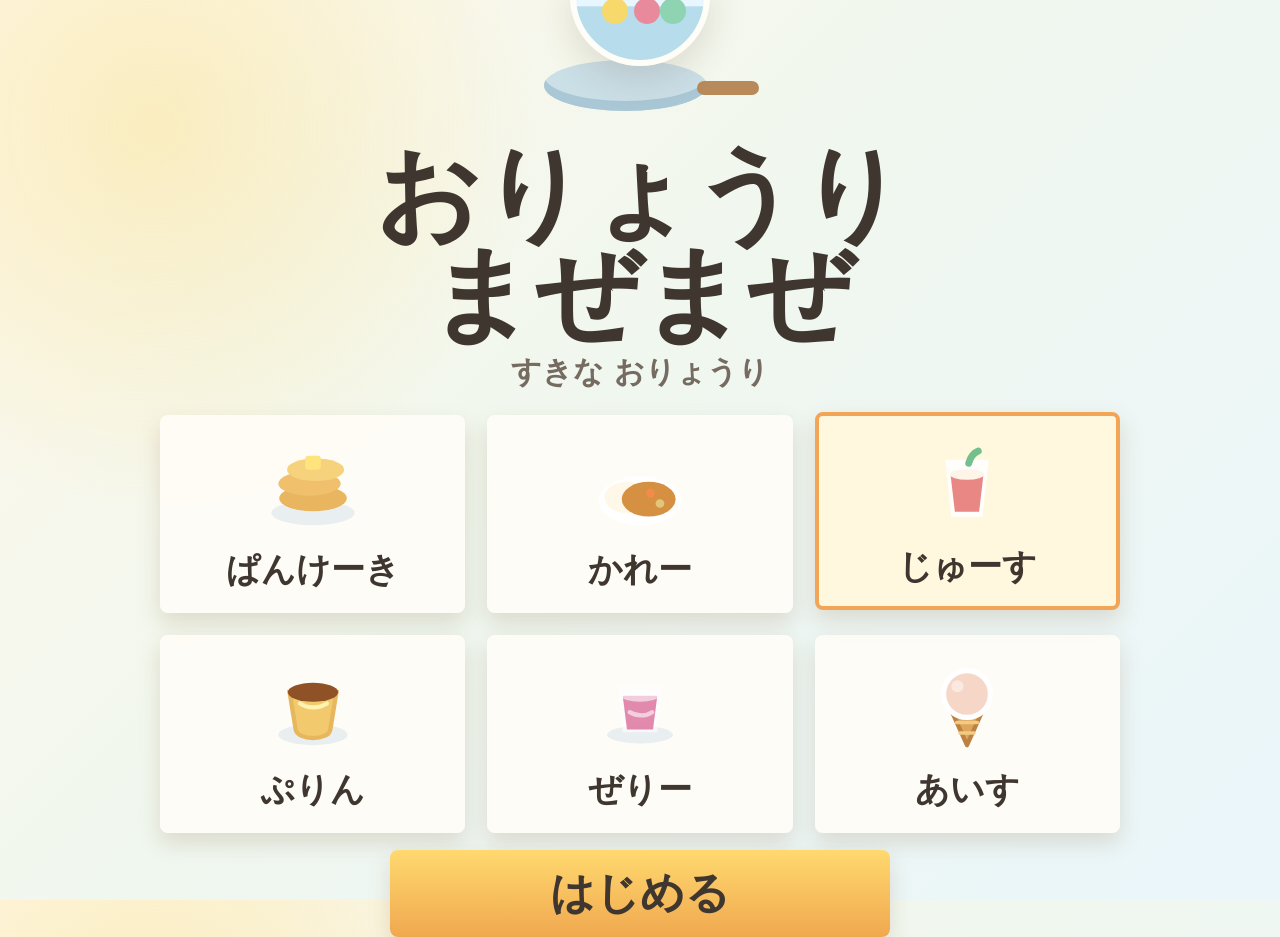
==== commit c6a907de: "feat: PWAとGitHub Pages用補助を追加" ====
--- a/index.html
+++ b/index.html
@@ -3,7 +3,16 @@
   <head>
     <meta charset="utf-8" />
     <meta name="viewport" content="width=device-width, initial-scale=1, viewport-fit=cover" />
+    <meta name="theme-color" content="#fff7d6" />
+    <meta name="mobile-web-app-capable" content="yes" />
+    <meta name="apple-mobile-web-app-capable" content="yes" />
+    <meta name="apple-mobile-web-app-title" content="まぜまぜ" />
+    <meta name="apple-mobile-web-app-status-bar-style" content="default" />
     <title>おりょうりまぜまぜ</title>
+    <link rel="manifest" href="manifest.webmanifest" />
+    <link rel="icon" href="favicon.ico" sizes="any" />
+    <link rel="icon" type="image/svg+xml" href="assets/icons/icon.svg" />
+    <link rel="apple-touch-icon" href="assets/icons/apple-touch-icon.png" />
     <link rel="stylesheet" href="styles.css" />
     <script src="app.js" defer></script>
   </head>
@@ -105,5 +114,15 @@
         </div>
       </section>
     </main>
+
+    <aside id="installGuide" class="install-guide" aria-labelledby="install-guide-title" hidden>
+      <div>
+        <p id="install-guide-title">iPhoneでは Safari の共有から</p>
+        <p>「ホーム画面に追加」→「追加」で、次からアイコンで開けます。</p>
+      </div>
+      <button id="installGuideClose" class="install-guide-close" type="button" aria-label="案内を閉じる">
+        OK
+      </button>
+    </aside>
   </body>
 </html>
--- a/styles.css
+++ b/styles.css
@@ -229,6 +229,7 @@
 .recipe-choice span,
 .ingredient-card span {
   font-size: clamp(22px, 3.2vw, 34px);
+  white-space: nowrap;
 }
 
 .primary-button,
@@ -2176,6 +2177,21 @@
   place-items: center;
 }
 
+.result-plate.has-dish-image {
+  width: min(80vw, 560px);
+  aspect-ratio: 1;
+}
+
+.result-dish-image {
+  width: 96%;
+  height: 96%;
+  object-fit: contain;
+  position: relative;
+  z-index: 1;
+  filter: drop-shadow(0 18px 24px rgba(77, 59, 36, 0.16));
+  animation: result-pop 620ms ease-out both;
+}
+
 .plate-base {
   width: 82%;
   height: 58%;
@@ -3178,6 +3194,52 @@
   width: min(390px, 42vw);
 }
 
+.install-guide {
+  position: fixed;
+  left: max(14px, env(safe-area-inset-left));
+  right: max(14px, env(safe-area-inset-right));
+  bottom: max(14px, env(safe-area-inset-bottom));
+  z-index: 20;
+  display: grid;
+  grid-template-columns: 1fr auto;
+  align-items: center;
+  gap: 12px;
+  max-width: 720px;
+  margin: 0 auto;
+  padding: 14px;
+  border: 4px solid #f2c35a;
+  border-radius: 8px;
+  background: rgba(255, 253, 247, 0.97);
+  box-shadow: 0 16px 40px rgba(126, 87, 42, 0.22);
+}
+
+.install-guide[hidden] {
+  display: none;
+}
+
+.install-guide p {
+  margin: 0;
+  font-size: clamp(16px, 4vw, 22px);
+  font-weight: 800;
+  line-height: 1.35;
+}
+
+.install-guide p + p {
+  margin-top: 4px;
+  color: var(--muted);
+  font-size: clamp(15px, 3.5vw, 18px);
+}
+
+.install-guide-close {
+  min-height: 58px;
+  min-width: 72px;
+  padding: 10px 16px;
+  border: 0;
+  background: linear-gradient(180deg, #ffd96f, #f0a84f);
+  box-shadow: var(--button-shadow);
+  font-size: 22px;
+}
+
 @keyframes floaty {
   0%,
   100% {
@@ -3461,17 +3523,33 @@
 }
 
 @media (orientation: landscape) and (max-height: 820px) {
+  .screen-title {
+    gap: 10px;
+    padding-block: 14px;
+  }
+
   .title-kitchen {
-    width: min(30vw, 180px);
-    height: min(18vw, 112px);
+    width: min(24vw, 150px);
+    height: min(14vw, 90px);
   }
 
   .title-copy h1 {
-    font-size: clamp(46px, 8vw, 84px);
+    font-size: clamp(44px, 7vw, 74px);
+  }
+
+  .title-copy p {
+    margin-top: 4px;
+    font-size: clamp(20px, 2.4vw, 26px);
   }
 
   .recipe-choice {
-    min-height: 164px;
+    min-height: 136px;
+    padding: 12px;
+  }
+
+  .recipe-choice svg {
+    width: min(10vw, 84px);
+    height: min(10vw, 84px);
   }
 
   .screen-mix {
@@ -3489,6 +3567,34 @@
 
   .mix-bowl {
     width: min(70vw, 500px);
+  }
+
+  .screen-finish {
+    gap: 8px;
+    padding-block: 14px;
+  }
+
+  .screen-finish .finish-header h2 {
+    font-size: clamp(42px, 6vw, 64px);
+  }
+
+  .screen-finish .result-plate {
+    width: min(62vw, 440px);
+  }
+
+  .screen-finish .result-plate.has-dish-image {
+    width: min(68vw, 440px);
+  }
+
+  .finish-actions {
+    gap: 10px;
+  }
+
+  .finish-actions .primary-button,
+  .finish-actions .secondary-button {
+    min-height: 66px;
+    padding: 10px 22px;
+    font-size: clamp(24px, 3.4vw, 34px);
   }
 }
 
@@ -3513,7 +3619,19 @@
 
   .ingredient-card span,
   .recipe-choice span {
-    font-size: 22px;
+    font-size: 20px;
+  }
+
+  .recipe-choice {
+    grid-template-columns: 1fr;
+    min-height: 118px;
+    padding: 10px;
+    text-align: center;
+  }
+
+  .recipe-choice svg {
+    width: 58px;
+    height: 58px;
   }
 
   .ingredient-card {
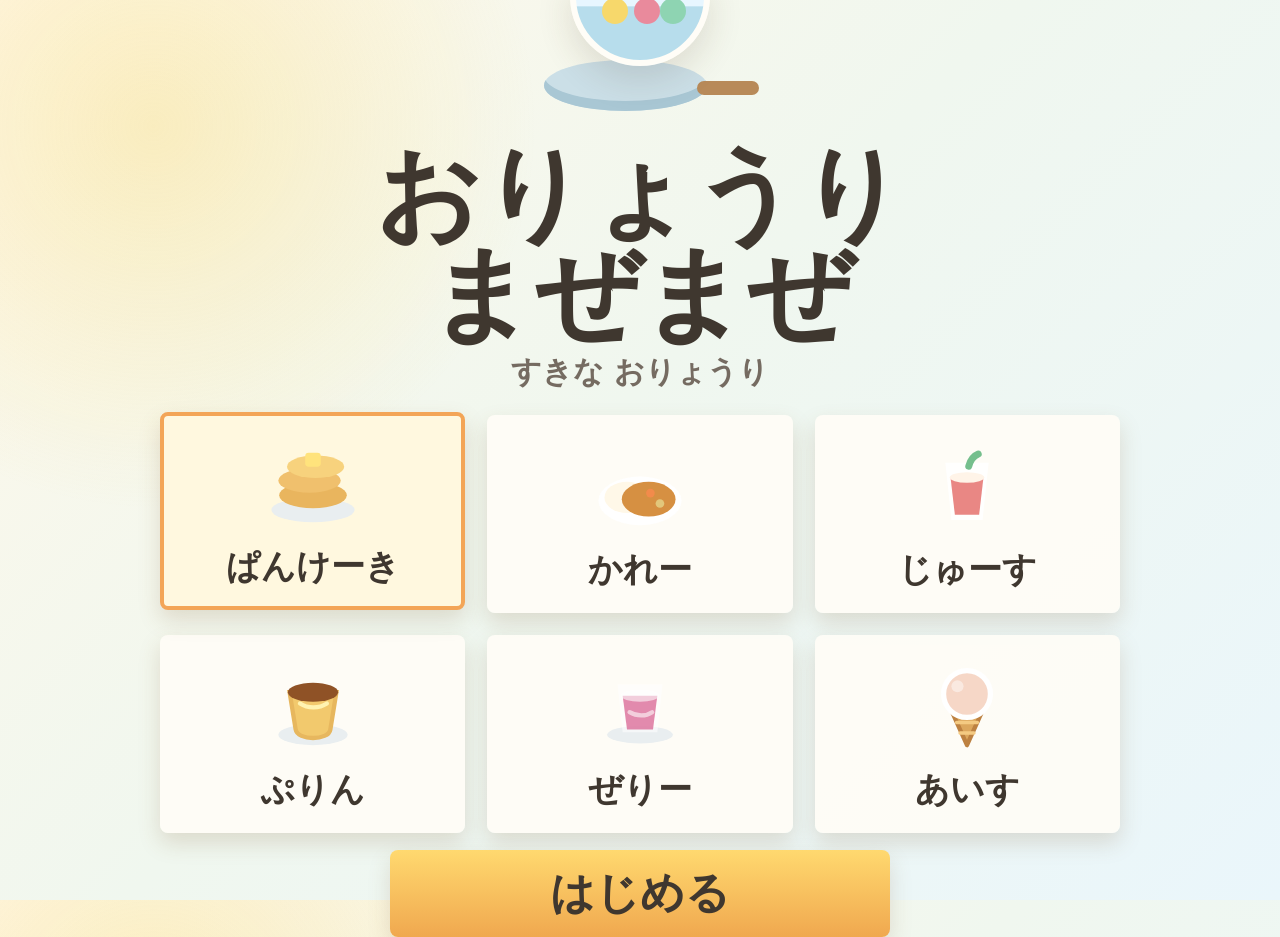
==== commit ee039339: "fix: Androidでバナーが出ない問題を修正 beforeinstallprompt は defer スクリプトより前に発火することがあるため <head> インラインで早期キャプチャするように" ====
--- a/index.html
+++ b/index.html
@@ -14,6 +14,20 @@
     <link rel="icon" type="image/svg+xml" href="assets/icons/icon.svg" />
     <link rel="apple-touch-icon" href="assets/icons/apple-touch-icon.png" />
     <link rel="stylesheet" href="styles.css" />
+    <script>
+      // beforeinstallprompt は defer 付きスクリプトの登録より早く発火することが
+      // あるため、最も早い段階で捕まえて window に保持しておく。
+      window.__deferredInstallPrompt = null;
+      window.addEventListener("beforeinstallprompt", function (event) {
+        event.preventDefault();
+        window.__deferredInstallPrompt = event;
+        window.dispatchEvent(new CustomEvent("oryouri:install-ready"));
+      });
+      window.addEventListener("appinstalled", function () {
+        window.__deferredInstallPrompt = null;
+        window.dispatchEvent(new CustomEvent("oryouri:installed"));
+      });
+    </script>
     <script src="app.js" defer></script>
   </head>
   <body>
@@ -116,10 +130,13 @@
     </main>
 
     <aside id="installGuide" class="install-guide" aria-labelledby="install-guide-title" hidden>
-      <div>
-        <p id="install-guide-title">iPhoneでは Safari の共有から</p>
-        <p>「ホーム画面に追加」→「追加」で、次からアイコンで開けます。</p>
+      <div class="install-guide-text">
+        <p id="install-guide-title">ホーム画面に追加</p>
+        <p id="installGuideBody">アイコンから すぐに ひらけます</p>
       </div>
+      <button id="installGuideAction" class="install-guide-action" type="button" hidden>
+        ついか
+      </button>
       <button id="installGuideClose" class="install-guide-close" type="button" aria-label="案内を閉じる">
         OK
       </button>
--- a/styles.css
+++ b/styles.css
@@ -3201,7 +3201,7 @@
   bottom: max(14px, env(safe-area-inset-bottom));
   z-index: 20;
   display: grid;
-  grid-template-columns: 1fr auto;
+  grid-template-columns: 1fr auto auto;
   align-items: center;
   gap: 12px;
   max-width: 720px;
@@ -3213,6 +3213,23 @@
   box-shadow: 0 16px 40px rgba(126, 87, 42, 0.22);
 }
 
+.install-guide-action {
+  min-height: 58px;
+  min-width: 96px;
+  padding: 10px 18px;
+  border: 0;
+  border-radius: 8px;
+  background: linear-gradient(180deg, #ffd96f, #f0a84f);
+  box-shadow: var(--button-shadow);
+  font-size: 22px;
+  font-weight: 800;
+  color: var(--ink);
+}
+
+.install-guide-action[hidden] {
+  display: none;
+}
+
 .install-guide[hidden] {
   display: none;
 }
